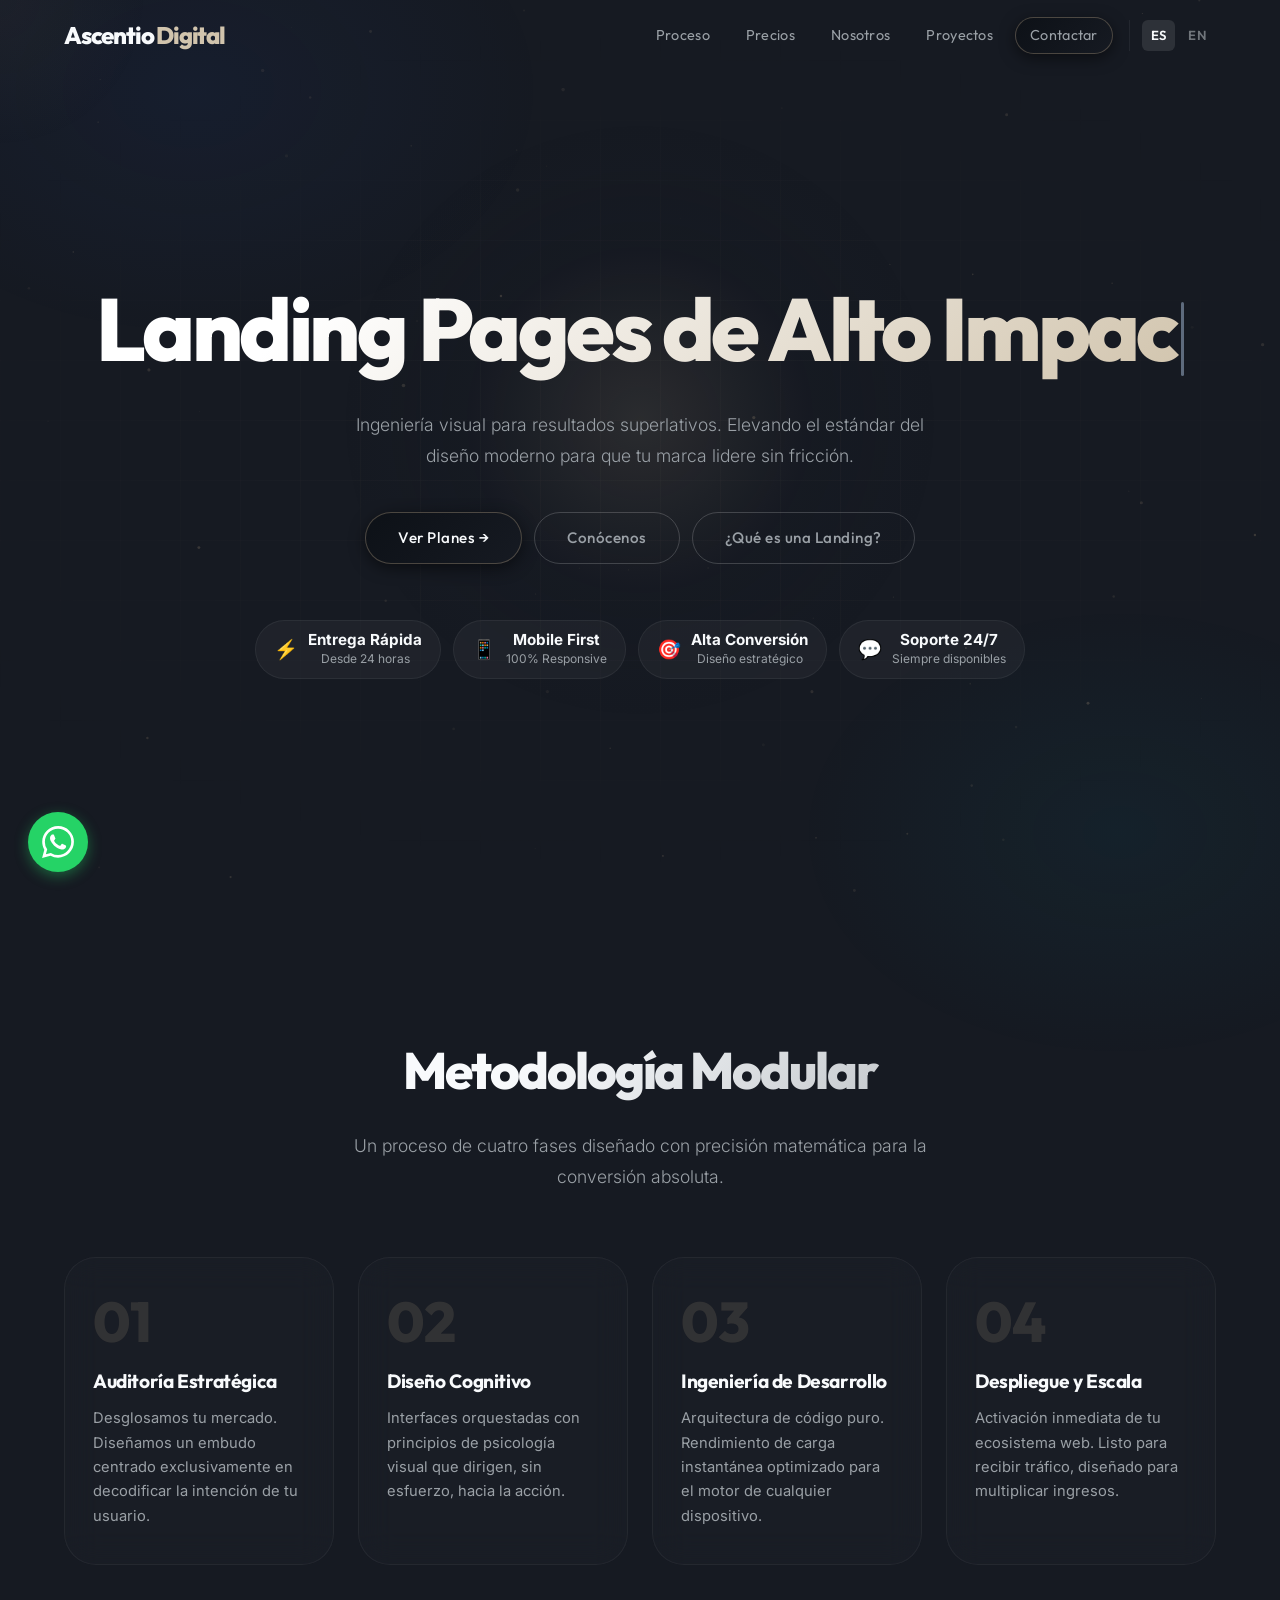
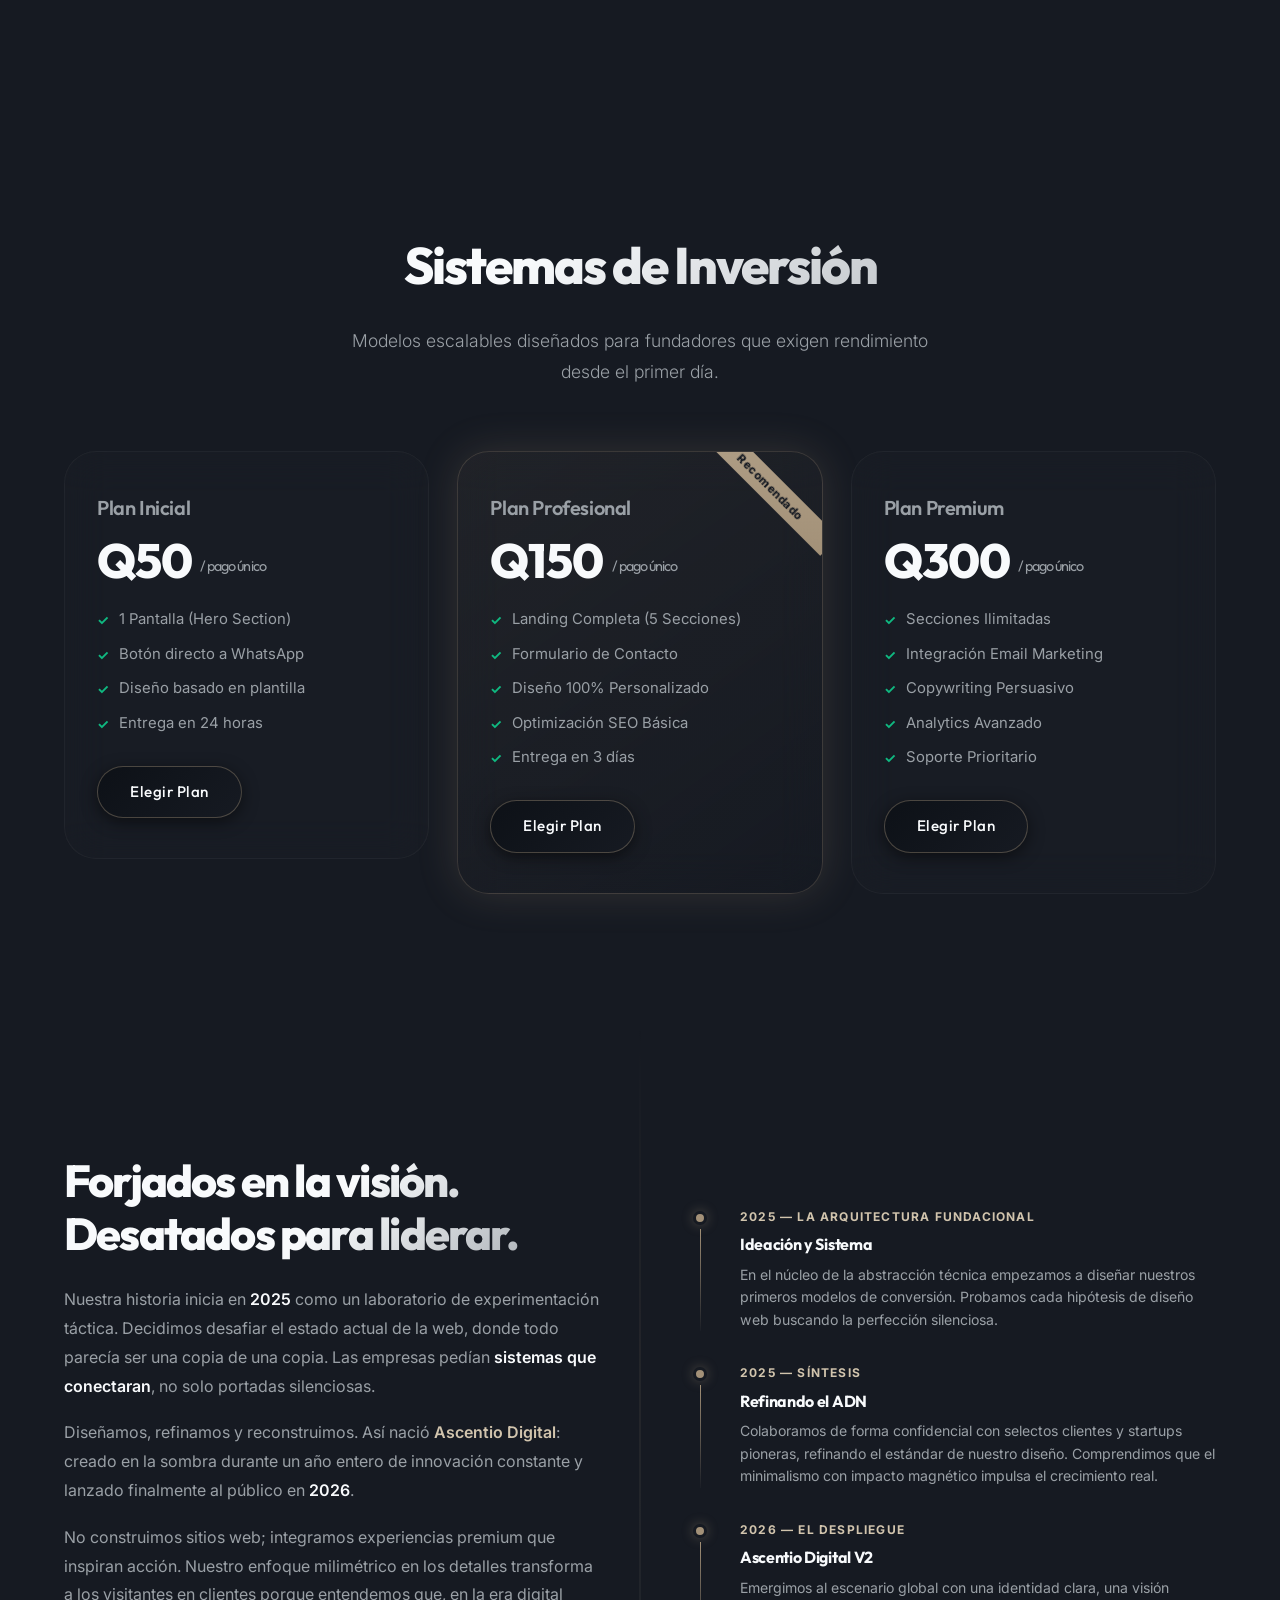
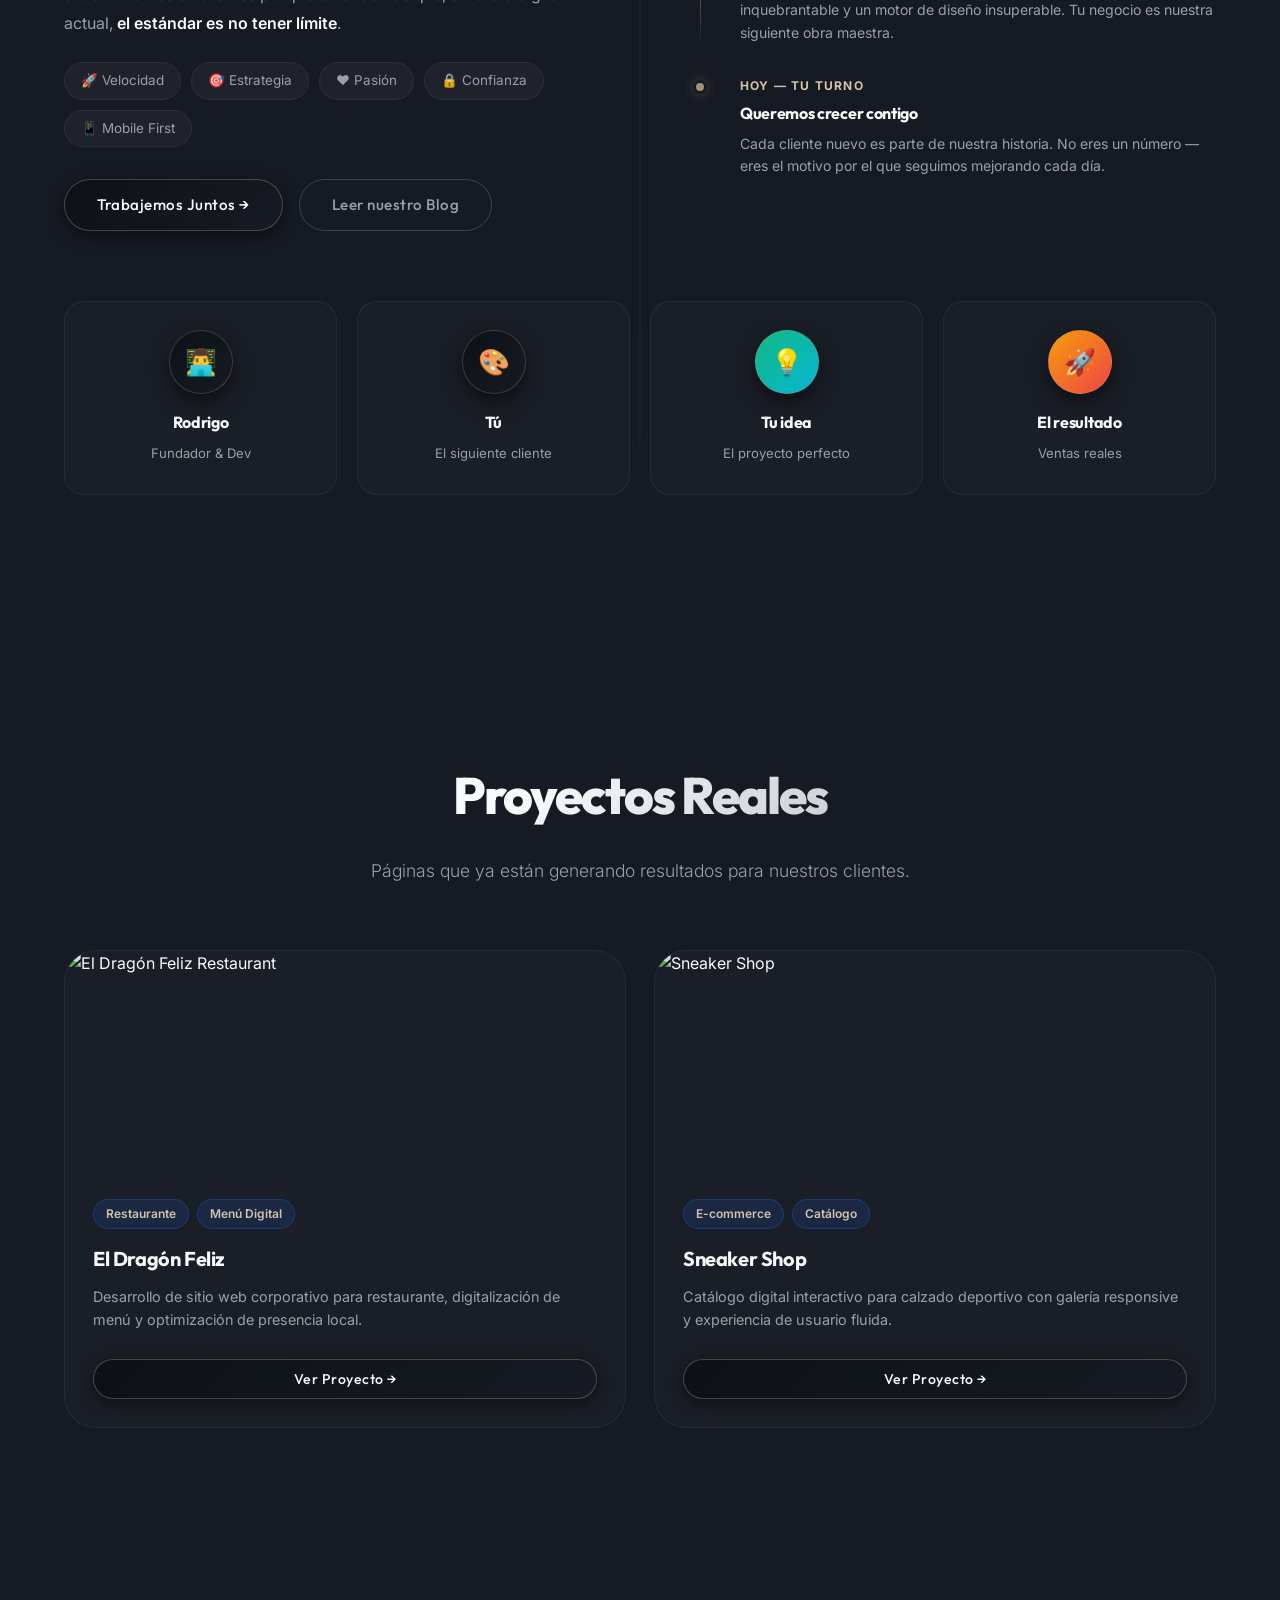
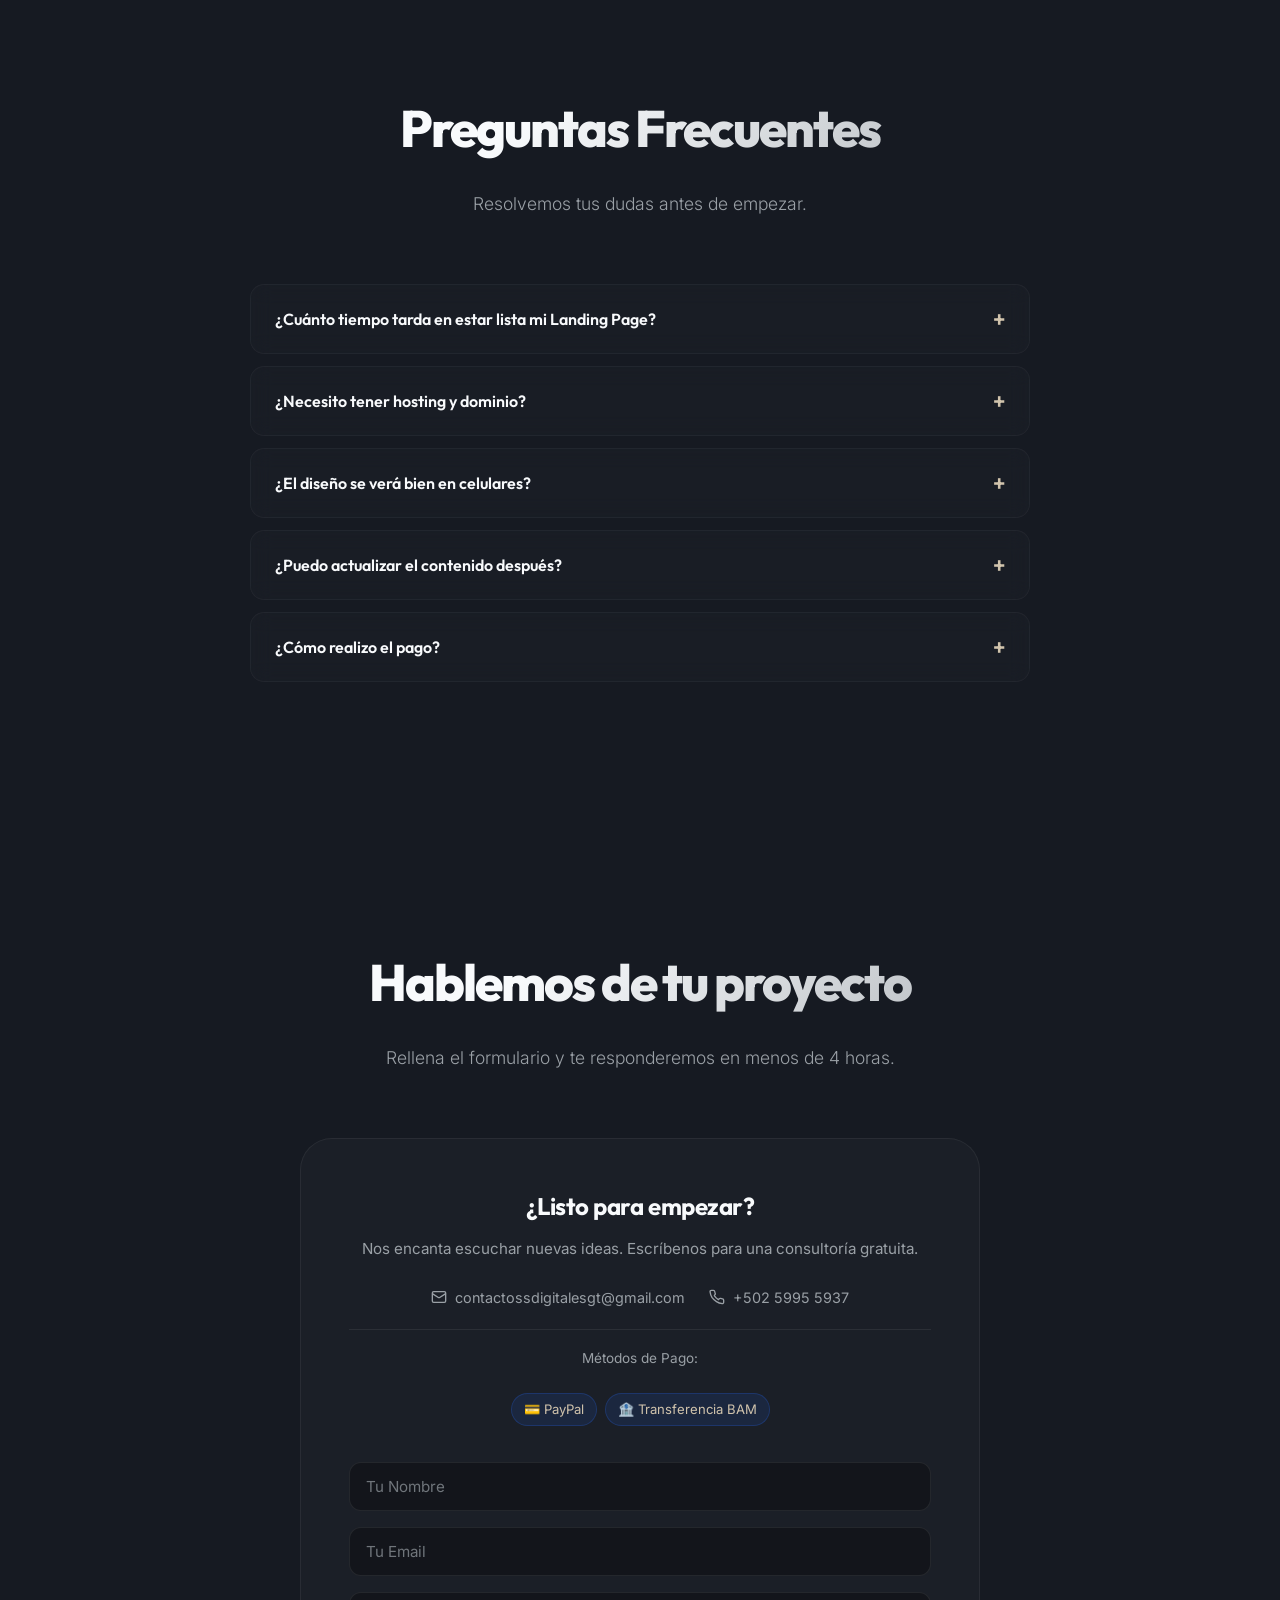
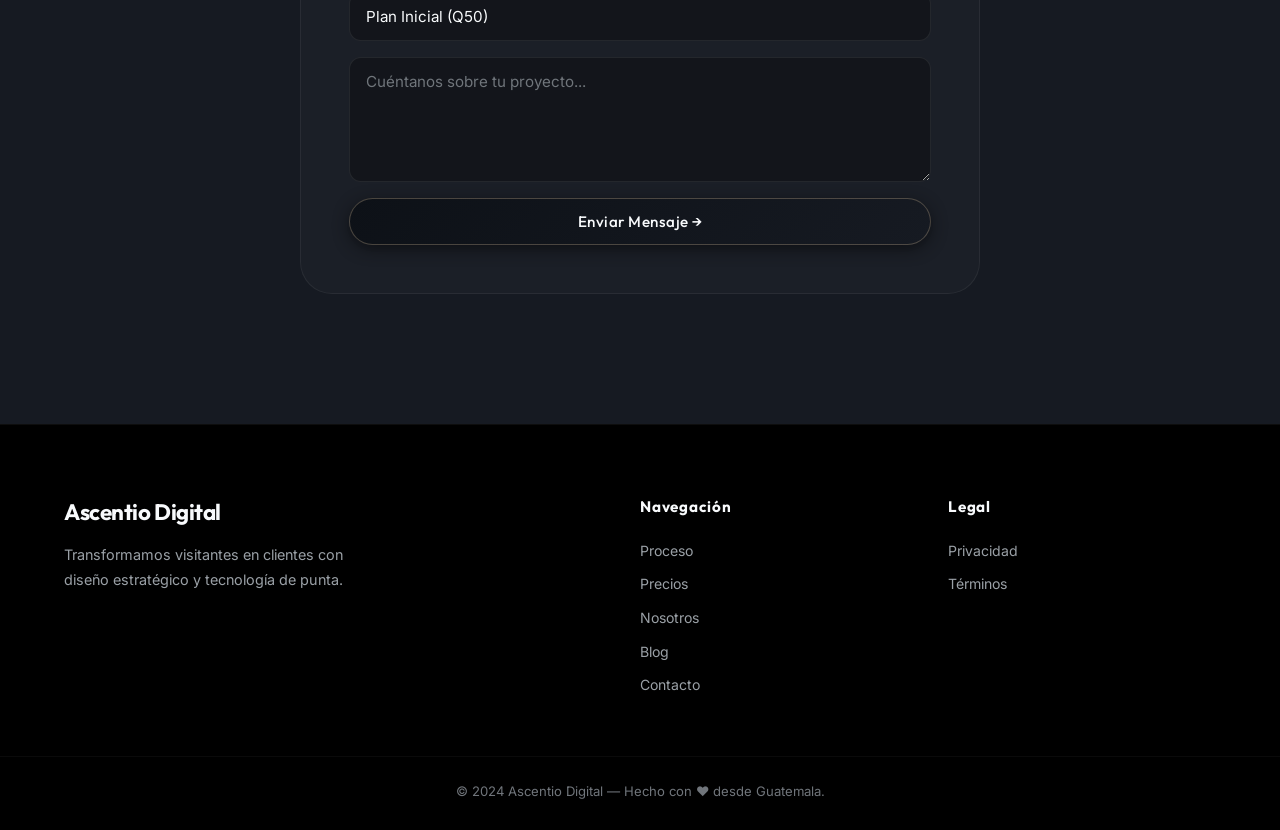
==== index.html @ c94d8aac "primer commit" ====
<!DOCTYPE html>
<html lang="es">

<head>
    <meta charset="UTF-8">
    <meta name="viewport" content="width=device-width, initial-scale=1.0">
    <title>Ascentio Digital | Agencia de Landing Pages de Alta Conversión</title>
    <link rel="preconnect" href="https://fonts.googleapis.com">
    <link rel="preconnect" href="https://fonts.gstatic.com" crossorigin>
    <link
        href="https://fonts.googleapis.com/css2?family=Inter:wght@300;400;500;600&family=Outfit:wght@500;600;700;800&display=swap"
        rel="stylesheet">
    <link rel="stylesheet" href="styles.css">
    <link rel="canonical" href="https://novadigital.com/">
    <link rel="icon" href="favicon.ico" type="image/x-icon">
    <meta name="theme-color" content="#050508">
    <meta name="description"
        content="Agencia experta en Landing Pages de alta conversión. Diseño web estratégico, desarrollo rápido y resultados medibles para tu negocio.">
    <meta property="og:title" content="Ascentio Digital | Landing Pages que Venden">
    <meta property="og:description"
        content="Transformamos visitantes en clientes con diseño estratégico. Planes desde Q50.">
    <meta property="og:image"
        content="https://images.unsplash.com/photo-1519389950473-47ba0277781c?q=80&w=2070&auto=format&fit=crop">
    <meta property="og:type" content="website">
</head>

<body>

    <div class="scroll-progress"></div>

    <button id="backToTop" aria-label="Volver arriba">
        <svg width="20" height="20" viewBox="0 0 24 24" fill="none" stroke="currentColor" stroke-width="2.5"
            stroke-linecap="round" stroke-linejoin="round">
            <path d="M18 15l-6-6-6 6" />
        </svg>
    </button>

    <!-- HEADER -->
    <header>
        <div class="container">
            <nav>
                <a href="#" class="logo">Ascentio <span>Digital</span></a>
                <ul class="nav-links">
                    <li><a href="#workflow">Proceso</a></li>
                    <li><a href="#pricing">Precios</a></li>
                    <li><a href="#about">Nosotros</a></li>
                    <li><a href="#projects">Proyectos</a></li>
                    <li><a href="#contact" class="btn btn-sm">Contactar</a></li>
                    <li class="lang-switch">
                        <a href="index.html" class="lang-btn active" title="Español">ES</a>
                        <a href="index-en.html" class="lang-btn" title="English">EN</a>
                    </li>
                </ul>
                <div class="hamburger" aria-label="Abrir menú">
                    <span></span><span></span><span></span>
                </div>
            </nav>
        </div>
    </header>

    <!-- HERO -->
    <section class="hero">
        <div class="hero-orb"></div>
        <div class="container">
            <h1 id="hero-title" class="text-gradient"></h1>
            <p class="section-subtitle" style="margin-bottom: 0;">Ingeniería visual para resultados superlativos.
                Elevando el estándar del diseño moderno para que tu marca lidere sin fricción.</p>

            <div class="hero-cta">
                <span class="pulse-ring">
                    <a href="#pricing" class="btn">Ver Planes →</a>
                </span>
                <a href="#about" class="btn btn-outline">Conócenos</a>
                <a href="landing-info.html" class="btn btn-outline">¿Qué es una Landing?</a>
            </div>

            <div class="trust-badges stagger-children">
                <div class="trust-badge reveal">
                    <span class="trust-icon">⚡</span>
                    <div class="trust-text">
                        <strong>Entrega Rápida</strong>
                        <span>Desde 24 horas</span>
                    </div>
                </div>
                <div class="trust-badge reveal">
                    <span class="trust-icon">📱</span>
                    <div class="trust-text">
                        <strong>Mobile First</strong>
                        <span>100% Responsive</span>
                    </div>
                </div>
                <div class="trust-badge reveal">
                    <span class="trust-icon">🎯</span>
                    <div class="trust-text">
                        <strong>Alta Conversión</strong>
                        <span>Diseño estratégico</span>
                    </div>
                </div>
                <div class="trust-badge reveal">
                    <span class="trust-icon">💬</span>
                    <div class="trust-text">
                        <strong>Soporte 24/7</strong>
                        <span>Siempre disponibles</span>
                    </div>
                </div>
            </div>
        </div>
    </section>

    <!-- WORKFLOW -->
    <section id="workflow">
        <div class="container">
            <h2 class="section-title reveal">Metodología Modular</h2>
            <p class="section-subtitle reveal">Un proceso de cuatro fases diseñado con precisión matemática para la
                conversión absoluta.</p>
            <div class="workflow-grid stagger-children">
                <div class="step-card reveal">
                    <span class="step-number">01</span>
                    <h3>Auditoría Estratégica</h3>
                    <p>Desglosamos tu mercado. Diseñamos un embudo centrado exclusivamente en decodificar la intención
                        de tu usuario.</p>
                </div>
                <div class="step-card reveal">
                    <span class="step-number">02</span>
                    <h3>Diseño Cognitivo</h3>
                    <p>Interfaces orquestadas con principios de psicología visual que dirigen, sin esfuerzo, hacia la
                        acción.</p>
                </div>
                <div class="step-card reveal">
                    <span class="step-number">03</span>
                    <h3>Ingeniería de Desarrollo</h3>
                    <p>Arquitectura de código puro. Rendimiento de carga instantánea optimizado para el motor de
                        cualquier dispositivo.</p>
                </div>
                <div class="step-card reveal">
                    <span class="step-number">04</span>
                    <h3>Despliegue y Escala</h3>
                    <p>Activación inmediata de tu ecosistema web. Listo para recibir tráfico, diseñado para multiplicar
                        ingresos.</p>
                </div>
            </div>
        </div>
    </section>

    <!-- PRICING -->
    <section id="pricing">
        <div class="container">
            <h2 class="section-title reveal">Sistemas de Inversión</h2>
            <p class="section-subtitle reveal">Modelos escalables diseñados para fundadores que exigen rendimiento desde
                el primer día.</p>
            <div class="pricing-grid">
                <div class="pricing-card reveal">
                    <h3>Plan Inicial</h3>
                    <div class="price">Q50 <span>/ pago único</span></div>
                    <ul class="features-list">
                        <li>1 Pantalla (Hero Section)</li>
                        <li>Botón directo a WhatsApp</li>
                        <li>Diseño basado en plantilla</li>
                        <li>Entrega en 24 horas</li>
                    </ul>
                    <a href="#contact" class="btn">Elegir Plan</a>
                </div>
                <div class="pricing-card featured reveal">
                    <h3>Plan Profesional</h3>
                    <div class="price">Q150 <span>/ pago único</span></div>
                    <ul class="features-list">
                        <li>Landing Completa (5 Secciones)</li>
                        <li>Formulario de Contacto</li>
                        <li>Diseño 100% Personalizado</li>
                        <li>Optimización SEO Básica</li>
                        <li>Entrega en 3 días</li>
                    </ul>
                    <a href="#contact" class="btn">Elegir Plan</a>
                </div>
                <div class="pricing-card reveal">
                    <h3>Plan Premium</h3>
                    <div class="price">Q300 <span>/ pago único</span></div>
                    <ul class="features-list">
                        <li>Secciones Ilimitadas</li>
                        <li>Integración Email Marketing</li>
                        <li>Copywriting Persuasivo</li>
                        <li>Analytics Avanzado</li>
                        <li>Soporte Prioritario</li>
                    </ul>
                    <a href="#contact" class="btn">Elegir Plan</a>
                </div>
            </div>
        </div>
    </section>

    <!-- ABOUT US -->
    <section id="about">
        <div class="container">
            <div class="about-grid">

                <!-- Story side -->
                <div class="about-story reveal-left">
                    <h2>Forjados en la visión.<br>Desatados para liderar.</h2>

                    <p>
                        Nuestra historia inicia en <strong>2025</strong> como un laboratorio de experimentación táctica.
                        Decidimos desafiar el estado actual de la web, donde todo parecía ser una copia de una copia.
                        Las empresas pedían <strong>sistemas que conectaran</strong>, no solo portadas silenciosas.
                    </p>

                    <p>
                        Diseñamos, refinamos y reconstruimos. Así nació <span class="highlight-text">Ascentio
                            Digital</span>: creado en la sombra durante un año entero de innovación constante y lanzado
                        finalmente al público en <strong>2026</strong>.
                    </p>

                    <p>
                        No construimos sitios web; integramos experiencias premium que inspiran acción. Nuestro enfoque
                        milimétrico en los detalles transforma a los visitantes en clientes porque entendemos que, en la
                        era digital actual, <strong>el estándar es no tener límite</strong>.
                    </p>

                    <div class="values-row">
                        <span class="value-pill">🚀 Velocidad</span>
                        <span class="value-pill">🎯 Estrategia</span>
                        <span class="value-pill">❤️ Pasión</span>
                        <span class="value-pill">🔒 Confianza</span>
                        <span class="value-pill">📱 Mobile First</span>
                    </div>

                    <div class="about-cta-row">
                        <a href="#contact" class="btn">Trabajemos Juntos →</a>
                        <a href="blog.html" class="btn btn-outline">Leer nuestro Blog</a>
                    </div>
                </div>

                <!-- Timeline side -->
                <div class="about-timeline reveal-right">

                    <div class="timeline-item">
                        <div class="timeline-line">
                            <div class="timeline-dot"></div>
                            <div class="timeline-connector"></div>
                        </div>
                        <div class="timeline-content">
                            <div class="timeline-year">2025 — La Arquitectura Fundacional</div>
                            <h4>Ideación y Sistema</h4>
                            <p>En el núcleo de la abstracción técnica empezamos a diseñar nuestros primeros modelos de
                                conversión. Probamos cada hipótesis de diseño web buscando la perfección silenciosa.</p>
                        </div>
                    </div>

                    <div class="timeline-item">
                        <div class="timeline-line">
                            <div class="timeline-dot"></div>
                            <div class="timeline-connector"></div>
                        </div>
                        <div class="timeline-content">
                            <div class="timeline-year">2025 — Síntesis</div>
                            <h4>Refinando el ADN</h4>
                            <p>Colaboramos de forma confidencial con selectos clientes y startups pioneras, refinando el
                                estándar de nuestro diseño. Comprendimos que el minimalismo con impacto magnético
                                impulsa el crecimiento real.</p>
                        </div>
                    </div>

                    <div class="timeline-item">
                        <div class="timeline-line">
                            <div class="timeline-dot"></div>
                            <div class="timeline-connector"></div>
                        </div>
                        <div class="timeline-content">
                            <div class="timeline-year">2026 — El Despliegue</div>
                            <h4>Ascentio Digital V2</h4>
                            <p>Emergimos al escenario global con una identidad clara, una visión inquebrantable y un
                                motor de diseño insuperable. Tu negocio es nuestra siguiente obra maestra.</p>
                        </div>
                    </div>

                    <div class="timeline-item">
                        <div class="timeline-line">
                            <div class="timeline-dot"></div>
                            <div class="timeline-connector"></div>
                        </div>
                        <div class="timeline-content">
                            <div class="timeline-year">Hoy — Tu turno</div>
                            <h4>Queremos crecer contigo</h4>
                            <p>Cada cliente nuevo es parte de nuestra historia. No eres un número — eres el motivo por
                                el que seguimos mejorando cada día.</p>
                        </div>
                    </div>

                </div>
            </div>

            <!-- Team cards -->
            <div class="team-grid stagger-children" style="margin-top: 70px;">
                <div class="team-card reveal">
                    <div class="team-avatar">👨‍💻</div>
                    <h4>Rodrigo</h4>
                    <span>Fundador & Dev</span>
                </div>
                <div class="team-card reveal">
                    <div class="team-avatar">🎨</div>
                    <h4>Tú</h4>
                    <span>El siguiente cliente</span>
                </div>
                <div class="team-card reveal">
                    <div class="team-avatar" style="background: linear-gradient(135deg, #10b981, #06b6d4);">💡</div>
                    <h4>Tu idea</h4>
                    <span>El proyecto perfecto</span>
                </div>
                <div class="team-card reveal">
                    <div class="team-avatar" style="background: linear-gradient(135deg, #f59e0b, #ef4444);">🚀</div>
                    <h4>El resultado</h4>
                    <span>Ventas reales</span>
                </div>
            </div>
        </div>
    </section>

    <!-- PROJECTS -->
    <section id="projects">
        <div class="container">
            <h2 class="section-title reveal">Proyectos Reales</h2>
            <p class="section-subtitle reveal">Páginas que ya están generando resultados para nuestros clientes.</p>
            <div class="projects-grid">
                <div class="project-card reveal">
                    <img src="https://images.unsplash.com/photo-1414235077428-338989a2e8c0?q=80&w=2070&auto=format&fit=crop"
                        alt="El Dragón Feliz Restaurant" class="project-img" loading="lazy" width="600" height="400">
                    <div class="project-content">
                        <div class="project-tags">
                            <span class="project-tag">Restaurante</span>
                            <span class="project-tag">Menú Digital</span>
                        </div>
                        <h3>El Dragón Feliz</h3>
                        <p>Desarrollo de sitio web corporativo para restaurante, digitalización de menú y optimización
                            de presencia local.</p>
                        <a href="https://rodrxx-264.github.io/ELDRAGONFELIZ/index.html" target="_blank" rel="noopener"
                            class="btn btn-sm" style="width: 100%; text-align: center; margin-top: 8px;">Ver Proyecto
                            →</a>
                    </div>
                </div>
                <div class="project-card reveal">
                    <img src="https://images.unsplash.com/photo-1542291026-7eec264c27ff?q=80&w=2070&auto=format&fit=crop"
                        alt="Sneaker Shop" class="project-img" loading="lazy" width="600" height="400">
                    <div class="project-content">
                        <div class="project-tags">
                            <span class="project-tag">E-commerce</span>
                            <span class="project-tag">Catálogo</span>
                        </div>
                        <h3>Sneaker Shop</h3>
                        <p>Catálogo digital interactivo para calzado deportivo con galería responsive y experiencia de
                            usuario fluida.</p>
                        <a href="https://rodrxx-264.github.io/SNEAKERSHOP/" target="_blank" rel="noopener"
                            class="btn btn-sm" style="width: 100%; text-align: center; margin-top: 8px;">Ver Proyecto
                            →</a>
                    </div>
                </div>
            </div>
        </div>
    </section>

    <!-- FAQ -->
    <section id="faq">
        <div class="container">
            <h2 class="section-title reveal">Preguntas Frecuentes</h2>
            <p class="section-subtitle reveal">Resolvemos tus dudas antes de empezar.</p>
            <div class="faq-grid reveal">
                <div class="faq-item">
                    <button class="faq-question">
                        <span>¿Cuánto tiempo tarda en estar lista mi Landing Page?</span>
                        <span class="faq-icon">+</span>
                    </button>
                    <div class="faq-answer">
                        <p>Dependiendo del plan, entregamos entre 24 horas (Plan Inicial) y 3-5 días (Planes Profesional
                            y Premium). Siempre priorizamos la calidad y la velocidad.</p>
                    </div>
                </div>
                <div class="faq-item">
                    <button class="faq-question">
                        <span>¿Necesito tener hosting y dominio?</span>
                        <span class="faq-icon">+</span>
                    </button>
                    <div class="faq-answer">
                        <p>No te preocupes. Si no tienes, nosotros te asesoramos para comprarlos o los gestionamos por
                            ti. Es más fácil de lo que parece y te explicamos todo paso a paso.</p>
                    </div>
                </div>
                <div class="faq-item">
                    <button class="faq-question">
                        <span>¿El diseño se verá bien en celulares?</span>
                        <span class="faq-icon">+</span>
                    </button>
                    <div class="faq-answer">
                        <p>Absolutamente. Diseñamos con enfoque 'Mobile First', garantizando que tu página se vea
                            perfecta en cualquier dispositivo: iPhone, Android, tablet o PC.</p>
                    </div>
                </div>
                <div class="faq-item">
                    <button class="faq-question">
                        <span>¿Puedo actualizar el contenido después?</span>
                        <span class="faq-icon">+</span>
                    </button>
                    <div class="faq-answer">
                        <p>Sí. En los planes Profesional y Premium dejamos todo configurado para que puedas hacer
                            cambios básicos fácilmente, o puedes contactarnos y lo hacemos por ti.</p>
                    </div>
                </div>
                <div class="faq-item">
                    <button class="faq-question">
                        <span>¿Cómo realizo el pago?</span>
                        <span class="faq-icon">+</span>
                    </button>
                    <div class="faq-answer">
                        <p>Aceptamos pagos mediante PayPal y Transferencia bancaria (Banco BAM), lo que garantiza
                            seguridad total en tu transacción. El pago
                            se realiza una sola vez y no hay costos recurrentes ocultos.</p>
                    </div>
                </div>
            </div>
        </div>
    </section>

    <!-- CONTACT -->
    <section id="contact">
        <div class="container">
            <h2 class="section-title reveal">Hablemos de tu proyecto</h2>
            <p class="section-subtitle reveal">Rellena el formulario y te responderemos en menos de 4 horas.</p>
            <div class="contact-wrapper reveal">
                <div class="contact-info">
                    <h3>¿Listo para empezar?</h3>
                    <p style="color: var(--text-muted); margin-bottom: 16px; font-size: 0.95rem;">Nos encanta escuchar
                        nuevas ideas. Escríbenos para una consultoría gratuita.</p>
                    <ul>
                        <li>
                            <svg width="16" height="16" viewBox="0 0 24 24" fill="none" stroke="currentColor"
                                stroke-width="2">
                                <rect x="2" y="4" width="20" height="16" rx="2" />
                                <path d="m22 7-8.97 5.7a1.94 1.94 0 0 1-2.06 0L2 7" />
                            </svg>
                            <a href="mailto:contactossdigitalesgt@gmail.com"
                                style="color: inherit;">contactossdigitalesgt@gmail.com</a>
                        </li>
                        <li>
                            <svg width="16" height="16" viewBox="0 0 24 24" fill="none" stroke="currentColor"
                                stroke-width="2">
                                <path
                                    d="M22 16.92v3a2 2 0 0 1-2.18 2 19.79 19.79 0 0 1-8.63-3.07A19.5 19.5 0 0 1 4.69 13a19.79 19.79 0 0 1-3.07-8.67A2 2 0 0 1 3.6 2h3a2 2 0 0 1 2 1.72c.127.96.361 1.903.7 2.81a2 2 0 0 1-.45 2.11L8.09 9.91a16 16 0 0 0 6 6l1.27-1.27a2 2 0 0 1 2.11-.45c.907.339 1.85.573 2.81.7A2 2 0 0 1 22 16.92z" />
                            </svg>
                            <a href="tel:+50259955937" style="color: inherit;">+502 5995 5937</a>
                        </li>
                    </ul>
                    <div class="payment-methods">
                        <p>Métodos de Pago:</p>
                        <div style="display: flex; gap: 8px; flex-wrap: wrap; margin-top: 8px;">
                            <span class="payment-tag">💳 PayPal</span>
                            <span class="payment-tag">🏦 Transferencia BAM</span>
                        </div>
                    </div>
                </div>
                <form class="contact-form" action="https://codefreeform.com/api/contact-api/" method="POST">
                    <input type="hidden" name="access_key" value="7A462C">
                    <input type="text" name="_gotcha" style="display:none" autocomplete="off">
                    <input type="text" name="name" placeholder="Tu Nombre" required aria-label="Nombre">
                    <input type="email" name="email" placeholder="Tu Email" required aria-label="Email">
                    <select name="plan" aria-label="Seleccionar Plan">
                        <option value="Plan Inicial (Q50)">Plan Inicial (Q50)</option>
                        <option value="Plan Profesional (Q150)">Plan Profesional (Q150)</option>
                        <option value="Plan Premium (Q300)">Plan Premium (Q300)</option>
                        <option value="Otro">Otro</option>
                    </select>
                    <textarea name="message" rows="5" placeholder="Cuéntanos sobre tu proyecto..." required
                        aria-label="Mensaje"></textarea>
                    <button type="submit" class="btn" style="width: 100%;">Enviar Mensaje →</button>
                </form>
            </div>
        </div>
    </section>

    <!-- FOOTER -->
    <footer class="site-footer">
        <div class="container footer-grid">
            <div class="footer-brand">
                <h4>Ascentio Digital</h4>
                <p>Transformamos visitantes en clientes con diseño estratégico y tecnología de punta.</p>
            </div>
            <div class="footer-col">
                <h5>Navegación</h5>
                <ul class="footer-links">
                    <li><a href="#workflow">Proceso</a></li>
                    <li><a href="#pricing">Precios</a></li>
                    <li><a href="#about">Nosotros</a></li>
                    <li><a href="blog.html">Blog</a></li>
                    <li><a href="#contact">Contacto</a></li>
                </ul>
            </div>
            <div class="footer-col">
                <h5>Legal</h5>
                <ul class="footer-links">
                    <li><a href="#">Privacidad</a></li>
                    <li><a href="terms.html">Términos</a></li>
                </ul>
            </div>
        </div>
        <div class="footer-bottom">
            <p>&copy; 2024 Ascentio Digital — Hecho con ❤️ desde Guatemala.</p>
        </div>
    </footer>

    <!-- EXIT INTENT MODAL -->
    <div id="exitModal" class="modal-overlay" role="dialog" aria-modal="true">
        <div class="modal-content">
            <button class="modal-close" aria-label="Cerrar">&times;</button>
            <h3>¡Espera! No te vayas aún</h3>
            <p>Tenemos algo especial para ti antes de irte.</p>
            <div class="discount-badge">10% OFF</div>
            <p>Usa el código <strong>ASCENTIO10</strong> en tu primer proyecto.</p>
            <a href="#contact" class="btn modal-btn">¡Quiero mi descuento!</a>
        </div>
    </div>

    <a href="https://wa.me/50259955937" class="floating-wa" target="_blank" rel="noopener"
        aria-label="Chat en WhatsApp">
        <svg width="30" height="30" viewBox="0 0 24 24" fill="currentColor">
            <path
                d="M17.472 14.382c-.297-.149-1.758-.867-2.03-.967-.273-.099-.471-.148-.67.15-.197.297-.767.966-.94 1.164-.173.199-.347.223-.644.075-.297-.15-1.255-.463-2.39-1.475-.883-.788-1.48-1.761-1.653-2.059-.173-.297-.018-.458.13-.606.134-.133.298-.347.446-.52.149-.174.198-.298.298-.497.099-.198.05-.371-.025-.52-.075-.149-.669-1.612-.916-2.207-.242-.579-.487-.5-.669-.51a12.8 12.8 0 0 0-.57-.01c-.198 0-.52.074-.792.372-.272.297-1.04 1.016-1.04 2.479 0 1.462 1.065 2.875 1.213 3.074.149.198 2.096 3.2 5.077 4.487.709.306 1.262.489 1.694.625.712.227 1.36.195 1.871.118.571-.085 1.758-.719 2.006-1.413.248-.694.248-1.289.173-1.413-.074-.124-.272-.198-.57-.347m-5.421 7.403h-.004a9.87 9.87 0 0 1-5.031-1.378l-.361-.214-3.741.982.998-3.648-.235-.374a9.86 9.86 0 0 1-1.51-5.26c.001-5.45 4.436-9.884 9.888-9.884 2.64 0 5.122 1.03 6.988 2.898a9.825 9.825 0 0 1 2.893 6.994c-.003 5.45-4.437 9.884-9.885 9.884m8.413-18.297A11.815 11.815 0 0 0 12.05 0C5.495 0 .16 5.335.157 11.892c0 2.096.547 4.142 1.588 5.945L.057 24l6.305-1.654a11.882 11.882 0 0 0 5.683 1.448h.005c6.554 0 11.89-5.335 11.893-11.893a11.821 11.821 0 0 0-3.48-8.413Z" />
        </svg>
    </a>
    <script src="script.js" defer></script>
</body>

</html>
---- styles.css ----
/*
 * ASCENTIO DIGITAL - MAIN STYLESHEET (Enhanced v2)
 * ------------------------------------------------------------------
 * 1. Variables & Base Config
 * 2. Reset & Global Styles
 * 3. UI Components (Buttons, Titles)
 * 4. Header & Navigation
 * 5. Hero Section
 * 6. Content Sections
 * 7. About Us Section
 * 8. Specific Components (FAQ, Blog, Contact)
 * 9. Footer
 * 10. Floating Elements & Modals
 * 11. Animations
 * 12. Responsive Design
 * ------------------------------------------------------------------
 */

/* ==================================================================
   1. VARIABLES & BASE CONFIG
   ================================================================== */
:root {
    --bg-color: #161a22; /* Slate dark */
    --bg-secondary: #0d1117; /* Even darker Navy */
    --card-bg: rgba(255, 255, 255, 0.02);
    --card-border: rgba(255, 255, 255, 0.06);
    --card-border-hover: rgba(176, 159, 135, 0.3); /* Gold hint on hover */

    --primary: #A39178; /* Soft Gold/Beige */
    --primary-light: #D1C4AD; /* Lighter Gold */
    --accent: #5e6b7d; /* Metallic Slate */
    --gold: #A39178; 
    --green: #10b981;

    --text-main: #f8fafc;
    --text-muted: #9aa0a6; /* Premium Grey */
    --text-dim: #70757b;

    --transition: all 0.4s cubic-bezier(0.16, 1, 0.3, 1); /* Smoother Apply-style curve */
    --transition-fast: all 0.2s cubic-bezier(0.16, 1, 0.3, 1);
    --font-heading: 'Outfit', sans-serif;
    --font-body: 'Inter', sans-serif;

    --glow-primary: 0 0 40px rgba(163, 145, 120, 0.2);
    --glow-secondary: 0 0 40px rgba(255, 255, 255, 0.05);
    --radius-lg: 20px;
    --radius-xl: 32px; /* Softer, rounder corners */
}

/* ==================================================================
   2. RESET & GLOBAL STYLES
   ================================================================== */
*, *::before, *::after {
    margin: 0;
    padding: 0;
    box-sizing: border-box;
}

html {
    scroll-behavior: smooth;
    scroll-padding-top: 80px;
}

body {
    font-family: var(--font-body);
    background-color: var(--bg-color);
    color: var(--text-main);
    line-height: 1.6;
    overflow-x: hidden;
    position: relative;
    -webkit-font-smoothing: antialiased;
    text-rendering: optimizeLegibility;
}

/* Background ambient orbs */
body::before {
    content: '';
    position: fixed;
    top: -20vh;
    left: -15vw;
    width: 60vw;
    height: 60vh;
    background: radial-gradient(ellipse, rgba(37, 99, 235, 0.06) 0%, transparent 65%);
    pointer-events: none;
    z-index: 0;
}

body::after {
    content: '';
    position: fixed;
    bottom: -20vh;
    right: -15vw;
    width: 55vw;
    height: 55vh;
    background: radial-gradient(ellipse, rgba(6, 182, 212, 0.05) 0%, transparent 65%);
    pointer-events: none;
    z-index: 0;
}

img { max-width: 100%; height: auto; display: block; }
a { text-decoration: none; color: inherit; }
ul { list-style: none; }

/* Custom Scrollbar */
::-webkit-scrollbar { width: 8px; }
::-webkit-scrollbar-track { background: var(--bg-color); }
::-webkit-scrollbar-thumb { background: #1e293b; border-radius: 4px; }
::-webkit-scrollbar-thumb:hover { background: var(--primary); }
::selection { background: var(--primary); color: white; }

/* ==================================================================
   3. UI COMPONENTS
   ================================================================== */
h1, h2, h3, h4, h5, h6, .logo, .btn, .nav-links a, .price, .step-number {
    font-family: var(--font-heading);
    letter-spacing: -0.02em;
    text-wrap: balance;
}

.container {
    max-width: 1200px;
    margin: 0 auto;
    padding: 0 24px;
}

section {
    padding: 130px 0;
    position: relative;
    z-index: 2;
}

.section-title {
    text-align: center;
    font-size: clamp(2rem, 5vw, 3.2rem);
    font-weight: 800;
    margin-bottom: 1.2rem;
    letter-spacing: -0.04em;
    background: linear-gradient(135deg, var(--text-main) 40%, var(--text-muted));
    -webkit-background-clip: text;
    background-clip: text;
    -webkit-text-fill-color: transparent;
}

.section-subtitle {
    text-align: center;
    color: var(--text-muted);
    margin-bottom: 4rem;
    font-size: 1.1rem;
    font-weight: 300;
    max-width: 620px;
    margin-left: auto;
    margin-right: auto;
    line-height: 1.75;
}

.text-gradient {
    /* Premium gold gradient */
    background: linear-gradient(135deg, white 10%, #D1C4AD 50%, #A39178);
    -webkit-background-clip: text;
    background-clip: text;
    -webkit-text-fill-color: transparent;
    background-size: 200% 200%;
    animation: gradientShift 4s ease infinite;
}

@keyframes gradientShift {
    0%, 100% { background-position: 0% 50%; }
    50% { background-position: 100% 50%; }
}

/* BUTTONS */
.btn {
    display: inline-flex;
    align-items: center;
    justify-content: center;
    gap: 8px;
    padding: 13px 32px;
    background: linear-gradient(135deg, var(--bg-secondary), var(--bg-color));
    color: var(--text-main);
    border-radius: 50px;
    font-weight: 500;
    font-size: 0.95rem;
    letter-spacing: 0.5px;
    border: 1px solid rgba(163, 145, 120, 0.4); /* Gold border */
    cursor: pointer;
    transition: var(--transition);
    position: relative;
    overflow: hidden;
    box-shadow: 0 4px 15px rgba(0,0,0,0.5);
    z-index: 1;
    white-space: nowrap;
}

.btn::before {
    content: '';
    position: absolute;
    inset: 0;
    background: linear-gradient(135deg, transparent, rgba(163, 145, 120, 0.15));
    opacity: 0;
    transition: opacity 0.3s;
    z-index: -1;
}

.btn:hover {
    transform: translateY(-2px) scale(1.01);
    border-color: rgba(163, 145, 120, 0.8);
    box-shadow: 0 10px 30px -10px rgba(163, 145, 120, 0.4);
}
.btn:hover::before { opacity: 1; }
.btn:active { transform: translateY(0) scale(0.99); }

.btn-sm { padding: 8px 20px; font-size: 0.88rem; }

.btn-outline {
    background: transparent;
    border: 1px solid rgba(255, 255, 255, 0.18);
    box-shadow: none;
    color: var(--text-muted);
}
.btn-outline:hover {
    background: rgba(255, 255, 255, 0.07);
    border-color: rgba(255, 255, 255, 0.4);
    color: var(--text-main);
    box-shadow: none;
    transform: translateY(-2px);
}

/* ==================================================================
   4. HEADER & NAVIGATION
   ================================================================== */
header {
    position: fixed;
    top: 0; left: 0; right: 0;
    z-index: 1000;
    padding: 16px 0;
    transition: var(--transition);
    background: transparent;
}

header.scrolled {
    background: rgba(22, 26, 34, 0.75); /* Slate with opacity */
    backdrop-filter: blur(24px) saturate(1.8);
    -webkit-backdrop-filter: blur(24px) saturate(1.8);
    border-bottom: 1px solid rgba(163, 145, 120, 0.1); /* Subtle gold border */
    padding: 10px 0;
    box-shadow: 0 4px 40px rgba(0,0,0,0.6);
}

nav {
    display: flex;
    align-items: center;
    justify-content: space-between;
    gap: 20px;
}

.logo {
    font-size: 1.5rem;
    font-weight: 800;
    letter-spacing: -0.05em;
    color: var(--text-main);
    flex-shrink: 0;
    position: relative;
    z-index: 1001;
}
.logo span { color: var(--primary-light); }

.nav-links {
    display: flex;
    align-items: center;
    gap: 8px;
    list-style: none;
}

.nav-links a {
    color: var(--text-muted);
    font-size: 0.9rem;
    font-weight: 400; /* More elegant font weight */
    padding: 6px 14px;
    border-radius: 20px; /* Pill shape for hover */
    transition: var(--transition-fast);
    position: relative;
    letter-spacing: 0.3px;
}
.nav-links a:not(.btn):not(.lang-btn):hover {
    color: var(--text-main);
    background: rgba(163, 145, 120, 0.08); /* Subtle gold background */
}
.nav-links a.active { color: var(--text-main); font-weight: 500;}

/* Language switch */
.lang-switch {
    display: flex;
    align-items: center;
    gap: 4px;
    margin-left: 8px;
    padding-left: 12px;
    border-left: 1px solid var(--card-border);
}
.lang-btn {
    padding: 5px 9px !important;
    font-size: 0.82rem !important;
    font-weight: 600 !important;
    border-radius: 6px !important;
    color: var(--text-dim) !important;
    transition: var(--transition-fast) !important;
}
.lang-btn:hover, .lang-btn.active {
    color: var(--text-main) !important;
    background: rgba(255,255,255,0.1) !important;
}

/* Hamburger */
.hamburger {
    display: none;
    flex-direction: column;
    gap: 5px;
    cursor: pointer;
    padding: 8px;
    border-radius: 8px;
    transition: var(--transition-fast);
    position: relative;
    z-index: 1001;
}
.hamburger span {
    display: block;
    width: 24px;
    height: 2px;
    background: var(--text-main);
    border-radius: 2px;
    transition: var(--transition);
    transform-origin: center;
}
.hamburger.toggle span:nth-child(1) { transform: translateY(7px) rotate(45deg); }
.hamburger.toggle span:nth-child(2) { opacity: 0; transform: scaleX(0); }
.hamburger.toggle span:nth-child(3) { transform: translateY(-7px) rotate(-45deg); }

/* ==================================================================
   5. HERO SECTION
   ================================================================== */
.hero {
    min-height: 100svh;
    display: flex;
    align-items: center;
    justify-content: center;
    text-align: center;
    position: relative;
    overflow: hidden;
    padding: 120px 0 60px;
}

/* Animated grid background */
.hero::before {
    content: '';
    position: absolute;
    inset: 0;
    background-image:
        linear-gradient(rgba(176, 159, 135, 0.03) 1px, transparent 1px),
        linear-gradient(90deg, rgba(176, 159, 135, 0.03) 1px, transparent 1px);
    background-size: 60px 60px;
    -webkit-mask-image: radial-gradient(ellipse 80% 60% at 50% 50%, black 20%, transparent 80%);
    mask-image: radial-gradient(ellipse 80% 60% at 50% 50%, black 20%, transparent 80%);
    animation: gridDrift 20s linear infinite;
    pointer-events: none;
}

@keyframes gridDrift {
    0% { transform: translateY(0); }
    100% { transform: translateY(60px); }
}

/* Floating orb behind title */
.hero-orb {
    position: absolute;
    top: 50%;
    left: 50%;
    transform: translate(-50%, -55%);
    width: min(600px, 90vw);
    height: min(600px, 90vw);
    background: radial-gradient(circle, rgba(163, 145, 120, 0.15) 0%, rgba(22, 26, 34, 0.08) 40%, transparent 70%); /* Majestic subtle gold light */
    border-radius: 50%;
    pointer-events: none;
    animation: orbPulse 6s ease-in-out infinite;
}

@keyframes orbPulse {
    0%, 100% { transform: translate(-50%, -55%) scale(1); opacity: 0.7; }
    50% { transform: translate(-50%, -55%) scale(1.08); opacity: 1; }
}

.hero .container { position: relative; z-index: 2; }

.hero h1 {
    font-size: clamp(2.8rem, 7vw, 5.5rem);
    font-weight: 800;
    letter-spacing: -0.04em;
    line-height: 1.1;
    margin-bottom: 1.5rem;
    min-height: 1.2em;
}

.typing-cursor {
    display: inline-block;
    width: 3px;
    height: 0.85em;
    background: var(--accent);
    margin-left: 4px;
    vertical-align: middle;
    animation: blink 0.8s step-end infinite;
    border-radius: 2px;
}
@keyframes blink { 0%, 100% { opacity: 1; } 50% { opacity: 0; } }

.hero-cta {
    display: flex;
    align-items: center;
    justify-content: center;
    flex-wrap: wrap;
    gap: 12px;
    margin-top: 2.5rem;
}

/* Trust badges */
.trust-badges {
    display: flex;
    flex-wrap: wrap;
    gap: 12px;
    justify-content: center;
    margin-top: 3.5rem;
}

.trust-badge {
    display: flex;
    align-items: center;
    gap: 10px;
    background: rgba(255,255,255,0.04);
    border: 1px solid var(--card-border);
    border-radius: 50px;
    padding: 10px 18px;
    transition: var(--transition-fast);
}
.trust-badge:hover {
    border-color: var(--card-border-hover);
    background: rgba(255,255,255,0.07);
    transform: translateY(-2px);
}
.trust-icon { font-size: 1.2rem; }
.trust-text { display: flex; flex-direction: column; }
.trust-text strong { font-size: 0.95rem; font-weight: 700; color: var(--text-main); line-height: 1.2; }
.trust-text span { font-size: 0.75rem; color: var(--text-muted); }

/* ==================================================================
   6. WORKFLOW & CONTENT SECTIONS
   ================================================================== */
.workflow-grid {
    display: grid;
    grid-template-columns: repeat(auto-fit, minmax(240px, 1fr));
    gap: 24px;
    margin-top: 20px;
}

.step-card {
    background: rgba(255, 255, 255, 0.015); /* Very subtle glass */
    border: 1px solid rgba(255, 255, 255, 0.05); /* Softer edge border */
    border-radius: var(--radius-xl);
    padding: 36px 28px;
    transition: var(--transition);
    position: relative;
    overflow: hidden;
    backdrop-filter: blur(16px);
}

.step-card::before {
    content: '';
    position: absolute;
    top: 0; left: 0; right: 0;
    height: 1px;
    background: linear-gradient(90deg, transparent, rgba(163, 145, 120, 0.6), transparent);
    opacity: 0;
    transition: opacity 0.5s ease;
}

.step-card:hover {
    border-color: rgba(163, 145, 120, 0.2);
    background: rgba(163, 145, 120, 0.03);
    transform: translateY(-4px);
    box-shadow: 0 15px 40px rgba(0,0,0,0.6);
}
.step-card:hover::before { opacity: 1; }

.step-number {
    font-size: 3.5rem;
    font-weight: 800;
    color: var(--primary);
    opacity: 0.18;
    line-height: 1;
    margin-bottom: 16px;
    display: block;
}

.step-card h3 {
    font-size: 1.2rem;
    font-weight: 700;
    margin-bottom: 10px;
    color: var(--text-main);
}

.step-card p { color: var(--text-muted); font-size: 0.92rem; line-height: 1.65; }

/* PRICING */
.pricing-grid {
    display: grid;
    grid-template-columns: repeat(auto-fit, minmax(280px, 1fr));
    gap: 28px;
    align-items: start;
}

.pricing-card {
    background: rgba(255,255,255,0.012);
    border: 1px solid rgba(255, 255, 255, 0.04);
    border-radius: var(--radius-xl);
    padding: 40px 32px;
    transition: var(--transition);
    position: relative;
    overflow: hidden;
    backdrop-filter: blur(20px);
}

.pricing-card:hover {
    border-color: rgba(163, 145, 120, 0.3);
    transform: translateY(-4px);
    box-shadow: 0 25px 50px rgba(0,0,0,0.5);
}

.pricing-card.featured {
    background: linear-gradient(145deg, rgba(163, 145, 120, 0.08), rgba(22, 26, 34, 0.4));
    border-color: rgba(163, 145, 120, 0.25);
    transform: scale(1.02);
    box-shadow: var(--glow-primary);
}
.pricing-card.featured:hover { transform: scale(1.02) translateY(-4px); }

.pricing-card.featured::before {
    content: 'Recomendado'; /* Switched to spanish to match context */
    position: absolute;
    top: 22px; right: -32px;
    background: linear-gradient(135deg, #B09F87, #A39178);
    color: #161a22; /* Dark text for contrast on gold */
    font-size: 0.72rem;
    font-weight: 800;
    padding: 4px 40px;
    transform: rotate(45deg);
    letter-spacing: 0.5px;
}

.pricing-card h3 { font-size: 1.25rem; margin-bottom: 12px; color: var(--text-muted); font-weight: 600; }
.price { font-size: 3rem; font-weight: 800; color: var(--text-main); line-height: 1; margin-bottom: 8px; }
.price span { font-size: 0.9rem; color: var(--text-muted); font-weight: 400; vertical-align: middle; }

.features-list { margin: 24px 0 32px; display: flex; flex-direction: column; gap: 12px; }
.features-list li { color: var(--text-muted); display: flex; align-items: flex-start; gap: 10px; font-size: 0.93rem; line-height: 1.5; }
.features-list li::before { content: "✓"; color: var(--green); font-weight: 700; font-size: 0.85rem; margin-top: 2px; flex-shrink: 0; }

/* PROJECTS */
.projects-grid {
    display: grid;
    grid-template-columns: repeat(auto-fit, minmax(340px, 1fr));
    gap: 28px;
}

.project-card {
    background: var(--card-bg);
    border: 1px solid var(--card-border);
    border-radius: var(--radius-xl);
    overflow: hidden;
    transition: var(--transition);
}
.project-card:hover {
    border-color: var(--card-border-hover);
    transform: translateY(-8px);
    box-shadow: 0 30px 60px rgba(0,0,0,0.5);
}

.project-img {
    width: 100%;
    height: 220px;
    object-fit: cover;
    transition: transform 0.6s ease;
}
.project-card:hover .project-img { transform: scale(1.04); }

.project-content { padding: 28px; }
.project-tags { display: flex; flex-wrap: wrap; gap: 8px; margin-bottom: 14px; }
.project-tag {
    background: rgba(37, 99, 235, 0.15);
    color: var(--primary-light);
    border: 1px solid rgba(37, 99, 235, 0.3);
    padding: 4px 12px;
    border-radius: 50px;
    font-size: 0.75rem;
    font-weight: 600;
}

.project-content h3 { font-size: 1.25rem; margin-bottom: 10px; color: var(--text-main); }
.project-content p { color: var(--text-muted); font-size: 0.9rem; margin-bottom: 20px; line-height: 1.6; }

/* ==================================================================
   7. ABOUT US SECTION
   ================================================================== */
#about {
    position: relative;
    overflow: hidden;
}

#about::before {
    content: '';
    position: absolute;
    top: 0; left: 50%; transform: translateX(-50%);
    width: 1px;
    height: 100%;
    background: linear-gradient(to bottom, transparent, var(--primary) 30%, var(--accent) 70%, transparent);
    opacity: 0.2;
    pointer-events: none;
}

.about-grid {
    display: grid;
    grid-template-columns: 1fr 1fr;
    gap: 80px;
    align-items: center;
}

.about-story h2 {
    font-size: clamp(1.8rem, 4vw, 2.8rem);
    font-weight: 800;
    line-height: 1.2;
    letter-spacing: -0.04em;
    margin-bottom: 24px;
    background: linear-gradient(135deg, var(--text-main) 50%, var(--text-muted));
    -webkit-background-clip: text;
    background-clip: text;
    -webkit-text-fill-color: transparent;
}

.about-story p {
    color: var(--text-muted);
    font-size: 1rem;
    line-height: 1.8;
    margin-bottom: 18px;
}

.about-story p strong { color: var(--text-main); font-weight: 600; }

.about-story p .highlight-text {
    color: var(--primary-light);
    font-weight: 600;
}

.about-cta-row {
    display: flex;
    align-items: center;
    gap: 16px;
    margin-top: 32px;
    flex-wrap: wrap;
}

/* Timeline */
.about-timeline {
    display: flex;
    flex-direction: column;
    gap: 0;
    position: relative;
}

.timeline-item {
    display: flex;
    gap: 20px;
    position: relative;
    padding-bottom: 32px;
}

.timeline-item:last-child { padding-bottom: 0; }

.timeline-line {
    display: flex;
    flex-direction: column;
    align-items: center;
    flex-shrink: 0;
    width: 40px;
}

.timeline-dot {
    width: 14px;
    height: 14px;
    border-radius: 50%;
    background: var(--primary);
    border: 3px solid var(--bg-color);
    box-shadow: 0 0 12px rgba(163, 145, 120, 0.4);
    flex-shrink: 0;
    margin-top: 4px;
    position: relative;
    z-index: 1;
    transition: var(--transition);
}

.timeline-item:hover .timeline-dot {
    background: var(--primary-light);
    box-shadow: 0 0 20px rgba(209, 196, 173, 0.6);
    transform: scale(1.3);
}

.timeline-connector {
    flex: 1;
    width: 1px;
    background: linear-gradient(to bottom, var(--primary), rgba(255,255,255,0.02));
    margin-top: 4px;
    min-height: 40px;
}

.timeline-item:last-child .timeline-connector { display: none; }

.timeline-content {
    flex: 1;
    padding-top: 0;
}

.timeline-year {
    font-size: 0.75rem;
    font-weight: 700;
    color: var(--primary-light);
    letter-spacing: 0.1em;
    text-transform: uppercase;
    margin-bottom: 6px;
}

.timeline-content h4 {
    font-size: 1rem;
    font-weight: 700;
    color: var(--text-main);
    margin-bottom: 6px;
}

.timeline-content p {
    font-size: 0.88rem;
    color: var(--text-muted);
    line-height: 1.6;
}

/* Team cards */
.team-grid {
    display: grid;
    grid-template-columns: repeat(auto-fit, minmax(200px, 1fr));
    gap: 20px;
    margin-top: 60px;
}

.team-card {
    background: var(--card-bg);
    border: 1px solid var(--card-border);
    border-radius: var(--radius-lg);
    padding: 28px 20px;
    text-align: center;
    transition: var(--transition);
    position: relative;
    overflow: hidden;
}

.team-card::before {
    content: '';
    position: absolute;
    top: 0; left: 0; right: 0;
    height: 1px;
    background: linear-gradient(90deg, transparent, var(--primary), transparent);
    opacity: 0;
    transition: opacity 0.3s;
}

.team-card:hover {
    border-color: var(--card-border-hover);
    transform: translateY(-6px);
    box-shadow: 0 20px 50px rgba(0,0,0,0.4);
}
.team-card:hover::before { opacity: 1; }

.team-avatar {
    width: 64px;
    height: 64px;
    border-radius: 50%;
    background: linear-gradient(135deg, var(--bg-secondary), var(--bg-color));
    border: 1px solid rgba(163, 145, 120, 0.3);
    display: flex;
    align-items: center;
    justify-content: center;
    font-size: 1.6rem;
    margin: 0 auto 16px;
    box-shadow: 0 8px 20px rgba(0, 0, 0, 0.5);
    transition: var(--transition);
}
.team-card:hover .team-avatar { transform: scale(1.1) rotate(5deg); border-color: rgba(163, 145, 120, 0.7); }

.team-card h4 { font-size: 1rem; font-weight: 700; margin-bottom: 4px; }
.team-card span { font-size: 0.82rem; color: var(--text-muted); }

/* Values pills */
.values-row {
    display: flex;
    flex-wrap: wrap;
    gap: 10px;
    margin-top: 24px;
}

.value-pill {
    display: inline-flex;
    align-items: center;
    gap: 7px;
    background: rgba(255,255,255,0.04);
    border: 1px solid var(--card-border);
    border-radius: 50px;
    padding: 7px 16px;
    font-size: 0.84rem;
    color: var(--text-muted);
    transition: var(--transition-fast);
}
.value-pill:hover {
    background: rgba(37, 99, 235, 0.12);
    border-color: rgba(37, 99, 235, 0.4);
    color: var(--primary-light);
}

/* ==================================================================
   8. FAQ, BLOG, CONTACT
   ================================================================== */
.faq-grid { max-width: 780px; margin: 0 auto; display: flex; flex-direction: column; gap: 12px; }

.faq-item {
    background: rgba(255,255,255,0.015);
    border: 1px solid rgba(255,255,255,0.04);
    border-radius: 14px;
    overflow: hidden;
    backdrop-filter: blur(10px);
    transition: border-color 0.3s ease;
}
.faq-item:hover { border-color: rgba(255,255,255,0.1); }
.faq-item.active { border-color: rgba(163, 145, 120, 0.4); }

.faq-question {
    width: 100%; padding: 20px 24px; background: none; border: none;
    display: flex; justify-content: space-between; align-items: center;
    color: var(--text-main); font-family: var(--font-heading);
    font-size: 1rem; font-weight: 600; cursor: pointer; text-align: left; gap: 16px;
}
.faq-icon { font-size: 1.4rem; color: var(--primary-light); transition: transform 0.3s ease; flex-shrink: 0; }
.faq-item.active .faq-icon { transform: rotate(45deg); color: var(--accent); }
.faq-answer { max-height: 0; overflow: hidden; transition: max-height 0.4s cubic-bezier(0.4, 0, 0.2, 1); }
.faq-answer p { padding: 0 24px 24px; color: var(--text-muted); line-height: 1.7; font-size: 0.95rem; }

/* Blog */
.blog-grid { display: grid; grid-template-columns: repeat(auto-fit, minmax(300px, 1fr)); gap: 36px; }

.blog-card {
    display: flex;
    flex-direction: column;
    background: var(--card-bg);
    border: 1px solid var(--card-border);
    border-radius: var(--radius-xl);
    overflow: hidden;
    transition: var(--transition);
}
.blog-card:hover {
    transform: translateY(-8px);
    border-color: var(--card-border-hover);
    box-shadow: 0 28px 55px rgba(0,0,0,0.45);
}

.blog-img-wrapper { position: relative; height: 220px; overflow: hidden; }
.blog-img { width: 100%; height: 100%; object-fit: cover; transition: transform 0.6s ease; }
.blog-card:hover .blog-img { transform: scale(1.08); }

.blog-tag {
    position: absolute; top: 16px; right: 16px;
    background: rgba(37, 99, 235, 0.85);
    backdrop-filter: blur(8px);
    color: white; padding: 5px 14px; border-radius: 50px;
    font-size: 0.78rem; font-weight: 700; z-index: 2;
    letter-spacing: 0.3px;
}

.blog-content { padding: 28px; display: flex; flex-direction: column; flex-grow: 1; }
.blog-meta { display: flex; gap: 14px; font-size: 0.82rem; color: var(--text-dim); margin-bottom: 12px; }
.blog-title { font-size: 1.3rem; margin-bottom: 12px; color: var(--text-main); line-height: 1.35; }
.blog-excerpt { color: var(--text-muted); margin-bottom: 22px; flex-grow: 1; font-size: 0.92rem; line-height: 1.65; }
.blog-link {
    color: var(--accent); font-weight: 600; display: inline-flex;
    align-items: center; gap: 6px; transition: gap 0.2s ease;
    font-size: 0.9rem;
}
.blog-link:hover { gap: 12px; color: var(--primary-light); }

/* Blog Post Layout */
.blog-post-container {
    display: grid;
    grid-template-columns: 1fr 340px;
    gap: 60px;
    align-items: start;
    max-width: 1100px;
    margin: 0 auto;
}

.article-body { line-height: 1.8; }
.article-body p { color: var(--text-muted); margin-bottom: 20px; font-size: 1.05rem; }
.article-body h2 { font-size: 1.8rem; color: var(--text-main); margin: 36px 0 14px; }
.article-body h3 { font-size: 1.4rem; color: var(--text-main); margin: 28px 0 12px; }
.article-body strong { color: var(--text-main); }

.sidebar-card {
    background: rgba(255,255,255,0.025);
    border: 1px solid var(--card-border);
    border-radius: var(--radius-xl);
    padding: 28px;
    position: sticky;
    top: 100px;
}
.sidebar-title { font-size: 1.1rem; margin-bottom: 16px; }
.sidebar-cta { background: rgba(255,255,255,0.03); border: 1px solid var(--card-border); border-radius: 14px; padding: 20px; text-align: center; margin-top: 16px; }

/* Share widget */
.share-widget {
    position: fixed; right: 30px; bottom: 170px;
    display: flex; flex-direction: column; align-items: center; gap: 8px; z-index: 90;
}
.share-btn {
    width: 48px; height: 48px;
    background: rgba(255,255,255,0.07);
    border: 1px solid var(--card-border);
    border-radius: 50%; cursor: pointer;
    display: flex; align-items: center; justify-content: center;
    color: var(--text-main); transition: var(--transition);
}
.share-btn:hover { background: var(--primary); border-color: var(--primary); transform: scale(1.1); }
.share-tooltip { font-size: 0.75rem; color: var(--text-muted); }

/* Contact */
.contact-wrapper {
    display: grid;
    grid-template-columns: 1fr;
    gap: 36px;
    background: rgba(255,255,255,0.025);
    padding: 48px;
    border-radius: var(--radius-xl);
    border: 1px solid var(--card-border);
    max-width: 680px;
    margin: 0 auto;
}

.contact-info { text-align: center; }
.contact-info h3 { font-size: 1.5rem; margin-bottom: 12px; }
.contact-info ul {
    display: flex; justify-content: center;
    gap: 24px; flex-wrap: wrap; margin-top: 24px;
}
.contact-info ul li { display: flex; align-items: center; gap: 8px; color: var(--text-muted); font-size: 0.9rem; }

.contact-form { display: flex; flex-direction: column; gap: 16px; }

.payment-methods {
    margin-top: 20px; padding-top: 18px;
    border-top: 1px solid rgba(255,255,255,0.07);
    display: flex; flex-wrap: wrap; justify-content: center; gap: 8px;
}
.payment-methods p { width: 100%; margin-bottom: 8px; font-size: 0.85rem; color: var(--text-muted); }
.payment-tag {
    display: inline-flex; align-items: center; gap: 6px;
    background: rgba(37, 99, 235, 0.12);
    color: var(--primary-light); padding: 5px 12px;
    border-radius: 20px; font-size: 0.82rem;
    border: 1px solid rgba(37, 99, 235, 0.25);
}

input, textarea, select {
    padding: 14px 16px;
    background: rgba(0, 0, 0, 0.3);
    border: 1px solid rgba(255,255,255,0.08);
    border-radius: 12px;
    color: var(--text-main);
    font-family: var(--font-body);
    font-size: 0.95rem;
    transition: var(--transition-fast);
    -webkit-appearance: none;
    appearance: none;
}
input:focus, textarea:focus, select:focus {
    outline: none;
    border-color: rgba(163, 145, 120, 0.4);
    background: rgba(163, 145, 120, 0.05);
    box-shadow: 0 0 0 3px rgba(163, 145, 120, 0.1);
}
select option { background: #111; color: var(--text-main); }
input::placeholder, textarea::placeholder { color: var(--text-dim); }

/* Landing Info page */
.content-block {
    max-width: 800px;
    margin: 0 auto 60px;
    color: var(--text-muted);
    font-size: 1.05rem;
}
.content-block h2 {
    color: var(--text-main);
    font-size: 1.9rem;
    margin-bottom: 18px;
    margin-top: 40px;
}
.content-block p { margin-bottom: 18px; line-height: 1.8; }
.highlight { color: var(--primary-light); font-weight: 700; }

/* Legal pages */
.legal-container {
    max-width: 800px; margin: 120px auto; padding: 0 24px; color: var(--text-muted);
}
.legal-container h1 { color: var(--text-main); font-size: 2.4rem; margin-bottom: 8px; }
.legal-date { display: block; margin-bottom: 36px; font-size: 0.88rem; opacity: 0.6; }
.legal-content h2 { color: var(--text-main); font-size: 1.4rem; margin-top: 36px; margin-bottom: 12px; }
.legal-content p { margin-bottom: 14px; line-height: 1.75; }
.legal-content ul { list-style: disc; margin-left: 20px; margin-bottom: 18px; }
.legal-content li { margin-bottom: 7px; }

/* ==================================================================
   9. FOOTER
   ================================================================== */
.site-footer {
    background: #000;
    padding: 70px 0 28px;
    border-top: 1px solid rgba(255,255,255,0.05);
    position: relative;
    z-index: 2;
}

.footer-grid {
    display: grid;
    grid-template-columns: 2fr 1fr 1fr;
    gap: 40px;
    margin-bottom: 50px;
}
.footer-brand h4 { font-size: 1.4rem; margin-bottom: 12px; }
.footer-brand p { color: var(--text-muted); max-width: 280px; font-size: 0.9rem; line-height: 1.7; }
.footer-col h5 { color: var(--text-main); margin-bottom: 18px; font-size: 0.95rem; font-weight: 700; letter-spacing: 0.05em; }
.footer-links li { margin-bottom: 8px; }
.footer-links a { color: var(--text-muted); transition: var(--transition-fast); font-size: 0.88rem; display: inline-flex; align-items: center; }
.footer-links a:hover { color: var(--primary-light); padding-left: 4px; }
.footer-bottom {
    text-align: center; padding-top: 24px;
    border-top: 1px solid rgba(255,255,255,0.04);
    color: var(--text-dim); font-size: 0.82rem;
}

/* ==================================================================
   10. FLOATING ELEMENTS & MODALS
   ================================================================== */

/* Scroll progress */
.scroll-progress {
    position: fixed; top: 0; left: 0; height: 2px;
    background: linear-gradient(90deg, var(--primary), var(--accent), var(--gold));
    z-index: 1100; width: 0%;
    transition: width 0.1s linear;
}

/* Back to top */
#backToTop {
    position: fixed; bottom: 100px; right: 28px;
    width: 46px; height: 46px;
    background: rgba(255,255,255,0.07);
    border: 1px solid var(--card-border);
    color: var(--text-main); border-radius: 50%;
    cursor: pointer; display: flex; align-items: center; justify-content: center;
    transition: var(--transition); opacity: 0; visibility: hidden; z-index: 999;
    backdrop-filter: blur(10px);
}
#backToTop.visible { opacity: 1; visibility: visible; }
#backToTop:hover { background: var(--bg-secondary); border-color: var(--primary); transform: translateY(-4px); box-shadow: var(--glow-primary); color: var(--primary); }

/* Exit Modal */
.modal-overlay {
    position: fixed; inset: 0;
    background: rgba(0, 0, 0, 0.85);
    backdrop-filter: blur(6px);
    z-index: 2000; display: flex; justify-content: center; align-items: center;
    opacity: 0; visibility: hidden; transition: all 0.3s ease;
}
.modal-overlay.active { opacity: 1; visibility: visible; }
.modal-content {
    background: #0d0d12;
    border: 1px solid rgba(37, 99, 235, 0.4);
    padding: 44px 36px; border-radius: var(--radius-xl); text-align: center;
    max-width: 440px; width: calc(100% - 40px); position: relative;
    transform: translateY(20px) scale(0.97);
    transition: all 0.35s cubic-bezier(0.16, 1, 0.3, 1);
    box-shadow: var(--glow-primary);
}
.modal-overlay.active .modal-content { transform: translateY(0) scale(1); }
.modal-close {
    position: absolute; top: 14px; right: 18px; background: none; border: none;
    color: var(--text-muted); font-size: 1.8rem; cursor: pointer; transition: var(--transition-fast);
    line-height: 1;
}
.modal-close:hover { color: var(--text-main); transform: rotate(90deg); }
.modal-content h3 { font-size: 1.6rem; margin-bottom: 10px; }
.modal-content p { color: var(--text-muted); margin-bottom: 16px; }
.discount-badge { font-size: 3rem; font-weight: 800; color: var(--gold); margin: 14px 0; line-height: 1; }
.modal-btn { width: 100%; margin-top: 8px; }

/* WhatsApp Floating Button */
.floating-wa {
    position: fixed;
    bottom: 28px;
    left: 28px;
    width: 60px;
    height: 60px;
    background-color: #25D366;
    color: white;
    border-radius: 50%;
    display: flex;
    justify-content: center;
    align-items: center;
    box-shadow: 0 4px 14px rgba(37, 211, 102, 0.4);
    z-index: 1000;
    transition: transform 0.3s cubic-bezier(0.175, 0.885, 0.32, 1.275), box-shadow 0.3s ease;
    text-decoration: none;
}
.floating-wa:hover {
    transform: scale(1.15) rotate(-5deg);
    box-shadow: 0 6px 20px rgba(37, 211, 102, 0.6);
}
.floating-wa svg {
    width: 32px;
    height: 32px;
    fill: currentColor;
}

/* Notification toast */
.toast {
    position: fixed;
    bottom: 30px; left: 50%; transform: translateX(-50%) translateY(20px);
    background: rgba(16, 185, 129, 0.15);
    border: 1px solid rgba(16, 185, 129, 0.4);
    color: #6ee7b7;
    padding: 12px 28px; border-radius: 50px;
    font-size: 0.9rem; font-weight: 500;
    z-index: 3000;
    opacity: 0; transition: all 0.4s ease;
    backdrop-filter: blur(10px);
    pointer-events: none;
}
.toast.show { opacity: 1; transform: translateX(-50%) translateY(0); }

/* Cursor glow effect */
.cursor-glow {
    width: 300px; height: 300px;
    background: radial-gradient(circle, rgba(163, 145, 120, 0.05), transparent 70%);
    border-radius: 50%;
    position: fixed;
    pointer-events: none;
    z-index: 1;
    transform: translate(-50%, -50%);
    transition: transform 0.1s ease;
}

/* ==================================================================
   11. ANIMATIONS
   ================================================================== */
.reveal {
    opacity: 0;
    transform: translateY(28px);
    transition: opacity 0.6s cubic-bezier(0.16, 1, 0.3, 1), transform 0.6s cubic-bezier(0.16, 1, 0.3, 1);
}
.reveal.active { opacity: 1; transform: translateY(0); }

.reveal-left {
    opacity: 0;
    transform: translateX(-40px);
    transition: opacity 0.7s cubic-bezier(0.16, 1, 0.3, 1), transform 0.7s cubic-bezier(0.16, 1, 0.3, 1);
}
.reveal-left.active { opacity: 1; transform: translateX(0); }

.reveal-right {
    opacity: 0;
    transform: translateX(40px);
    transition: opacity 0.7s cubic-bezier(0.16, 1, 0.3, 1), transform 0.7s cubic-bezier(0.16, 1, 0.3, 1);
}
.reveal-right.active { opacity: 1; transform: translateX(0); }

/* Staggered children */
.stagger-children > * { transition-delay: calc(var(--i, 0) * 0.08s); }
.stagger-children > *:nth-child(1) { --i: 1; }
.stagger-children > *:nth-child(2) { --i: 2; }
.stagger-children > *:nth-child(3) { --i: 3; }
.stagger-children > *:nth-child(4) { --i: 4; }
.stagger-children > *:nth-child(5) { --i: 5; }

/* Floating animation for hero elements */
@keyframes float {
    0%, 100% { transform: translateY(0); }
    50% { transform: translateY(-10px); }
}

@keyframes fadeInUp {
    from { opacity: 0; transform: translateY(30px); }
    to { opacity: 1; transform: translateY(0); }
}

/* Shimmer effect for cards on hover */
@keyframes shimmer {
    0% { background-position: -200% center; }
    100% { background-position: 200% center; }
}

/* Pulse ring for CTA */
.pulse-ring {
    position: relative;
    display: inline-flex;
}
.pulse-ring::before {
    content: '';
    position: absolute;
    inset: -4px;
    border-radius: 50px;
    border: 2px solid var(--primary);
    opacity: 0;
    animation: pulseRing 2s ease infinite;
}
@keyframes pulseRing {
    0% { inset: -4px; opacity: 0.6; }
    100% { inset: -14px; opacity: 0; }
}

/* ==================================================================
   12. RESPONSIVE DESIGN
   ================================================================== */

/* Tablet */
@media (max-width: 1024px) {
    .about-grid { grid-template-columns: 1fr; gap: 50px; }
    .blog-post-container { grid-template-columns: 1fr; }
    .sidebar-card { position: static; }
    .pricing-card.featured { transform: none; }
    .pricing-card.featured:hover { transform: translateY(-6px); }
}

/* Mobile */
@media (max-width: 768px) {
    /* Hamburger menu */
    .hamburger { display: flex; }

    .nav-links {
        position: fixed; inset: 0;
        background: rgba(5, 5, 8, 0.97);
        backdrop-filter: blur(20px);
        flex-direction: column; justify-content: center; align-items: center;
        gap: 24px;
        transform: translateX(100%);
        transition: transform 0.4s cubic-bezier(0.4, 0, 0.2, 1);
        z-index: 1000;
    }
    .nav-links.active { transform: translateX(0); }
    .nav-links a:not(.btn) { font-size: 1.3rem; padding: 10px 20px; }
    .lang-switch { margin-left: 0; padding-left: 0; border-left: none; margin-top: 16px; }

    /* Hero */
    .hero { min-height: 100svh; padding: 100px 0 60px; }
    .hero h1 { font-size: clamp(2.2rem, 9vw, 3.2rem); }
    .hero-cta { flex-direction: column; align-items: stretch; }
    .hero-cta .btn { margin-left: 0 !important; width: 100%; }
    .trust-badges { gap: 10px; }
    .trust-badge { padding: 8px 14px; }
    .trust-text strong { font-size: 0.9rem; }
    .trust-text span { font-size: 0.72rem; }

    /* General */
    section { padding: 80px 0; }
    .section-title { font-size: clamp(1.8rem, 7vw, 2.4rem); }
    .section-subtitle { font-size: 1rem; margin-bottom: 2.5rem; }

    /* Grids */
    .workflow-grid,
    .pricing-grid,
    .projects-grid { grid-template-columns: 1fr; }
    .team-grid { grid-template-columns: repeat(auto-fit, minmax(150px, 1fr)); }
    .footer-grid { grid-template-columns: 1fr; text-align: center; }
    .footer-brand p { margin: 0 auto; }
    .footer-links a:hover { padding-left: 0; }

    /* About */
    .about-grid { grid-template-columns: 1fr; gap: 40px; }
    .about-cta-row { flex-direction: column; align-items: stretch; }
    .about-cta-row .btn { text-align: center; }

    /* Contact */
    .contact-wrapper { padding: 28px 20px; }

    /* Remove hover transforms on mobile (performance) */
    .step-card:hover,
    .pricing-card:hover,
    .project-card:hover,
    .blog-card:hover,
    .team-card:hover { transform: none; }
    .btn:hover { transform: none; }

    /* Back to top & share widget */
    #backToTop { bottom: 80px; right: 16px; }
    .share-widget { right: 16px; bottom: 130px; }

    /* Modal */
    .modal-content { padding: 32px 24px; }
    .discount-badge { font-size: 2.5rem; }

    /* Blog post */
    .blog-post-container { grid-template-columns: 1fr; }
    .sidebar-card { position: static; }
}

/* Small mobile */
@media (max-width: 400px) {
    .container { padding: 0 16px; }
    .hero h1 { font-size: 2rem; }
    .trust-badge { flex: 1 1 calc(50% - 10px); min-width: 130px; }
    .team-grid { grid-template-columns: 1fr 1fr; }
}

/* Accessibility: Reduce motion */
@media (prefers-reduced-motion: reduce) {
    *, ::before, ::after {
        animation-duration: 0.01ms !important;
        animation-iteration-count: 1 !important;
        transition-duration: 0.01ms !important;
        scroll-behavior: auto !important;
    }
    .hero::before { animation: none; }
    .hero-orb { animation: none; }
    body::before, body::after { display: none; }
}
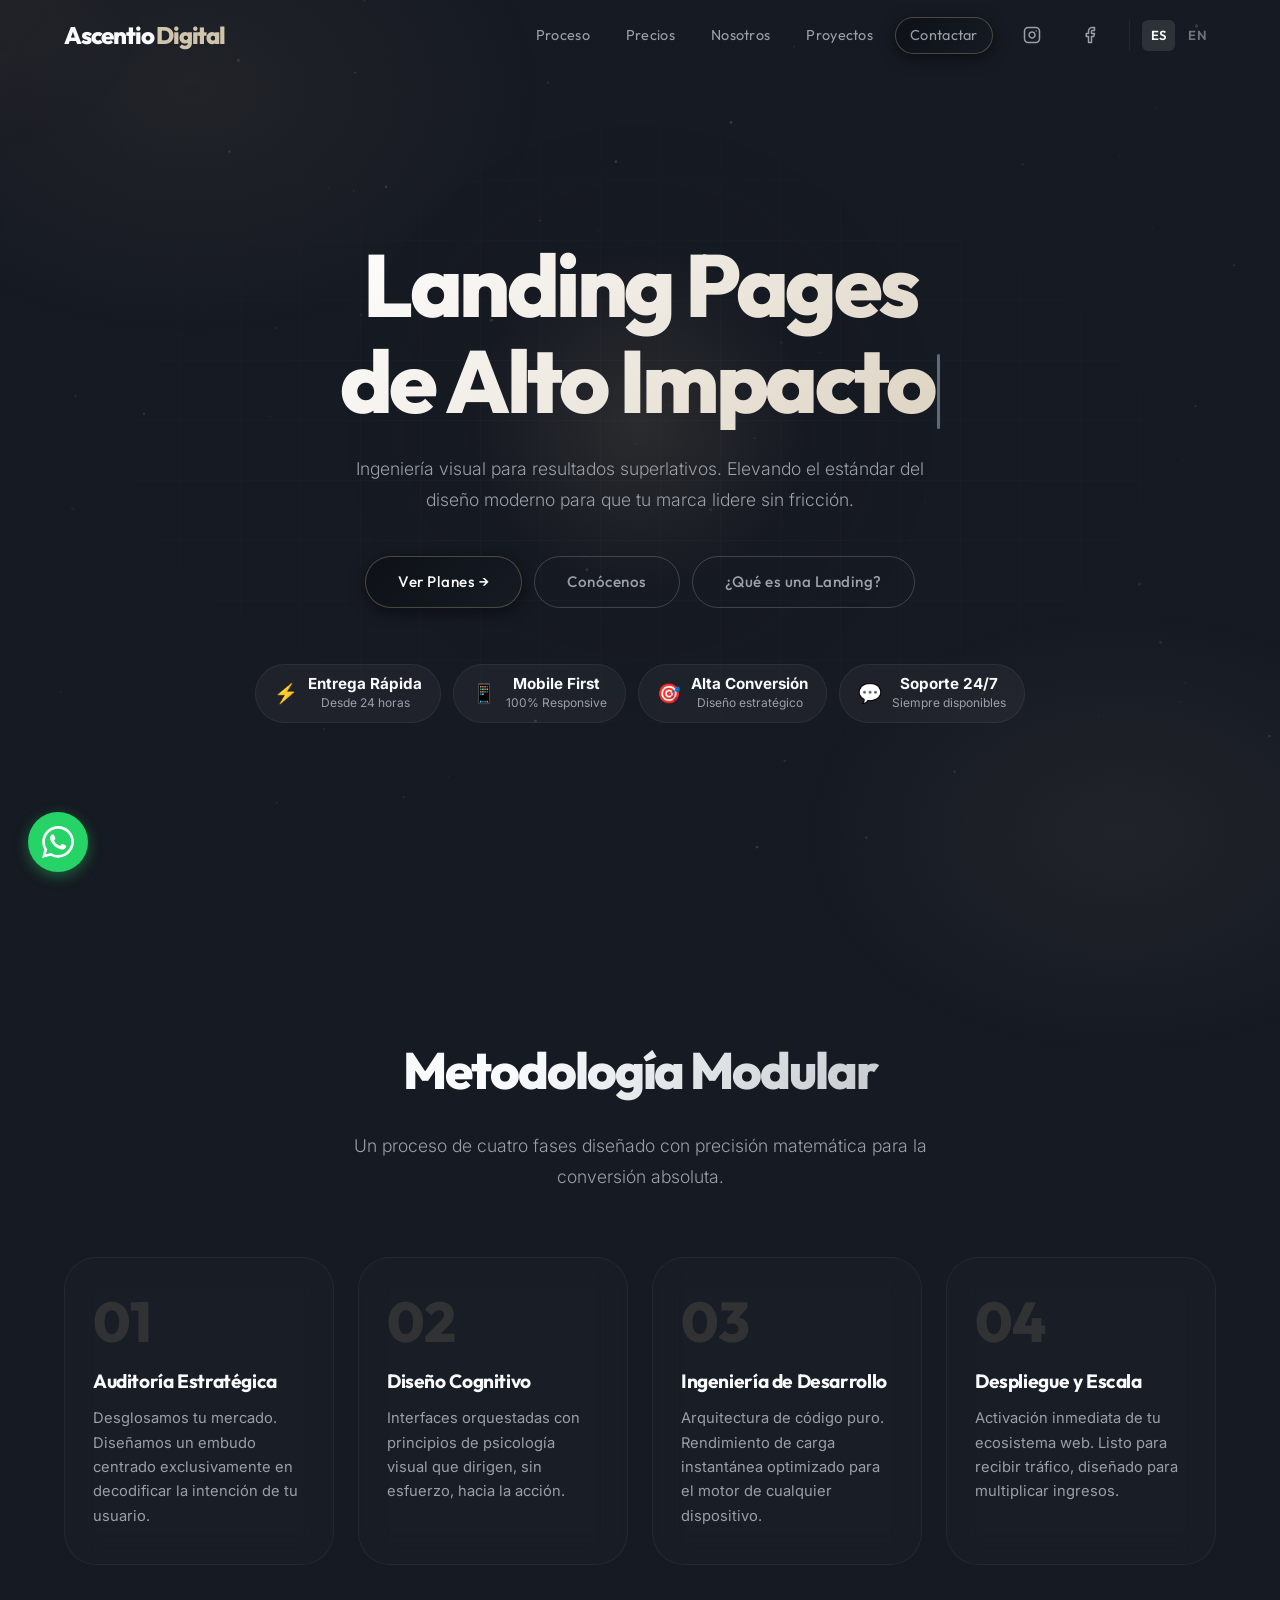
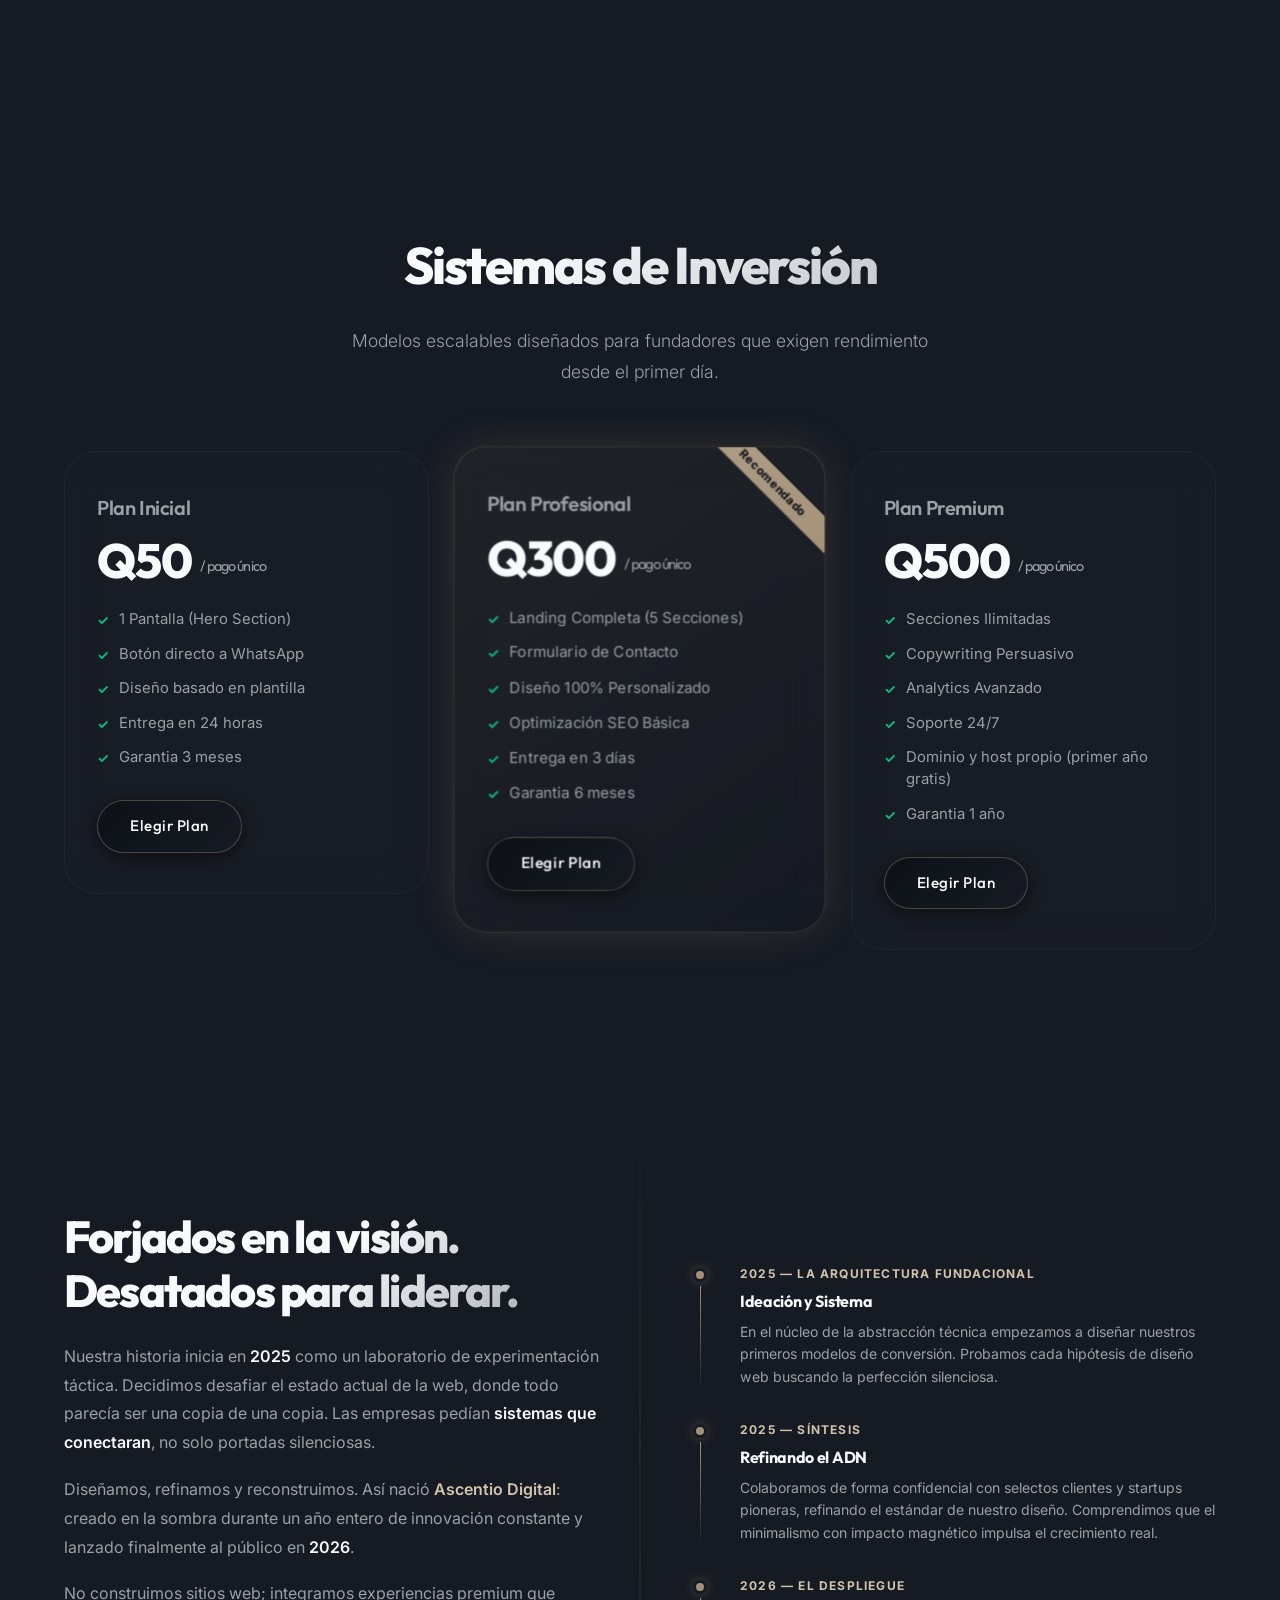
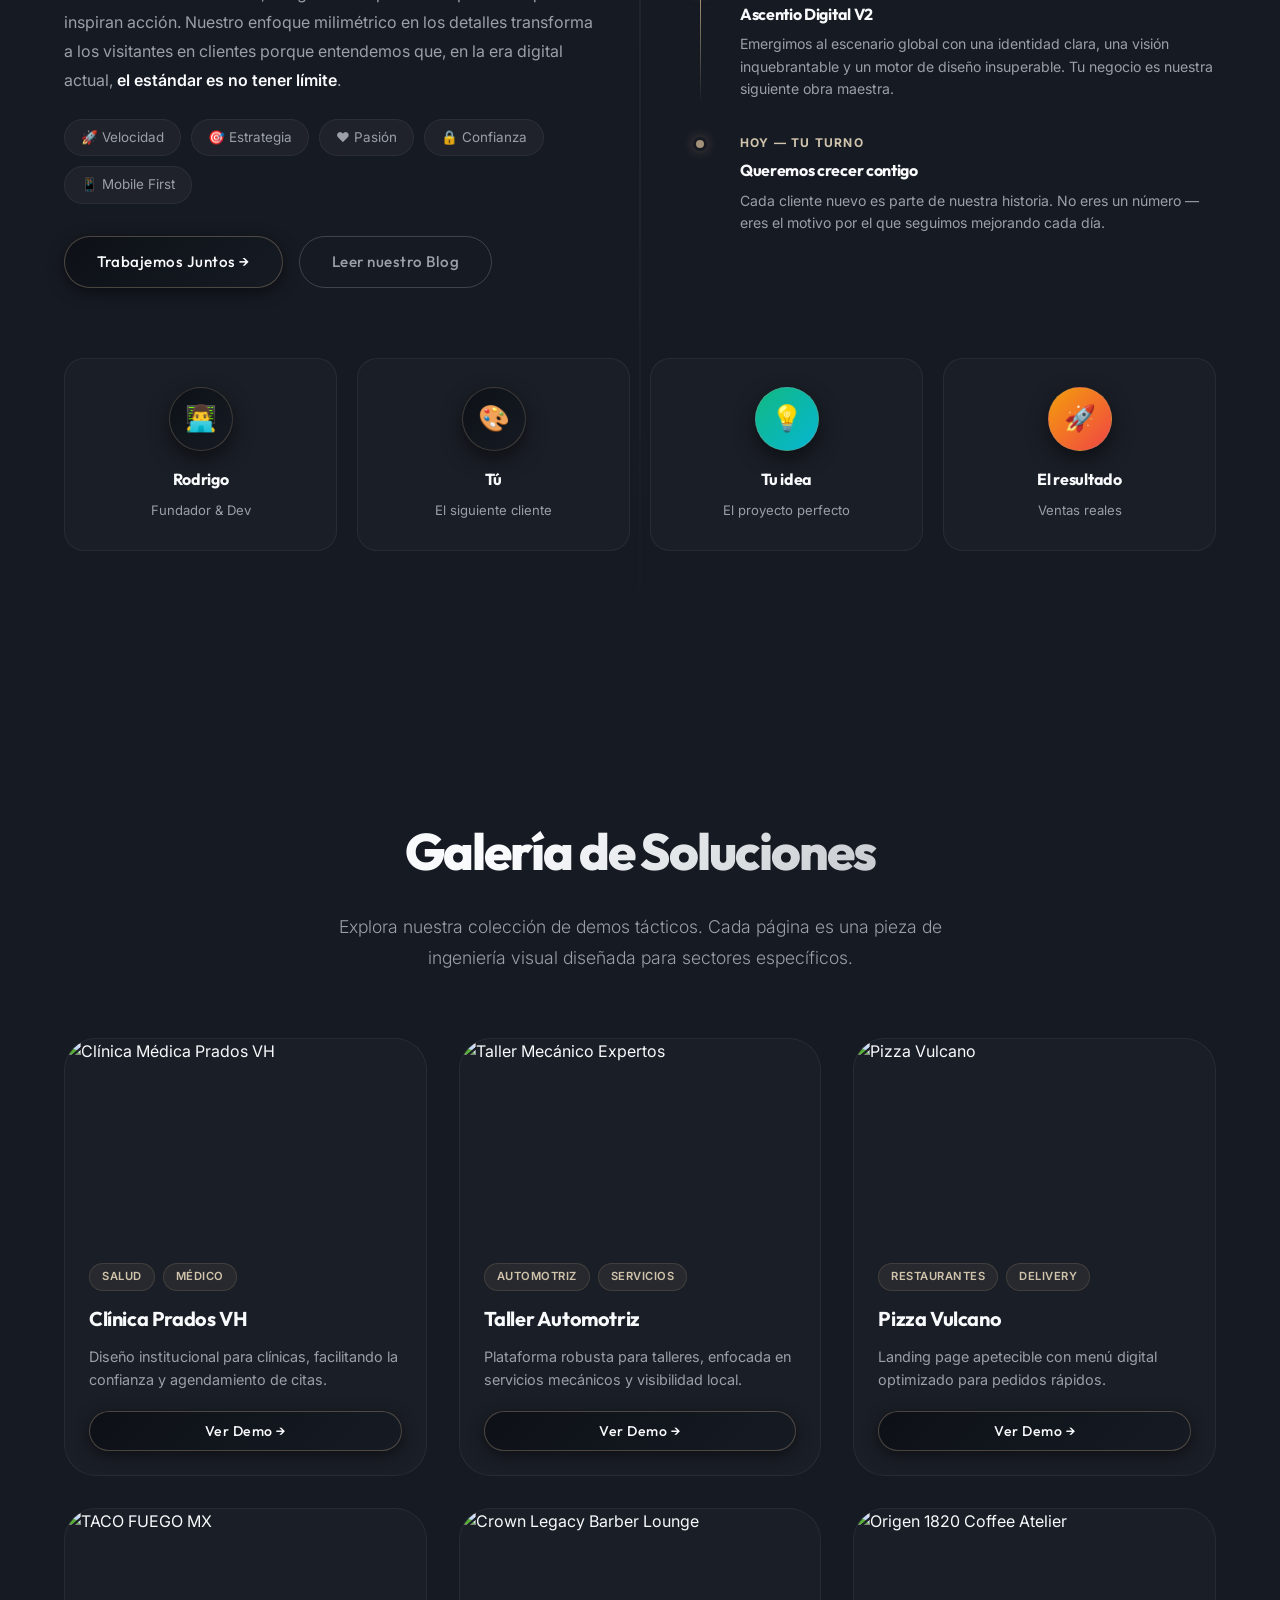
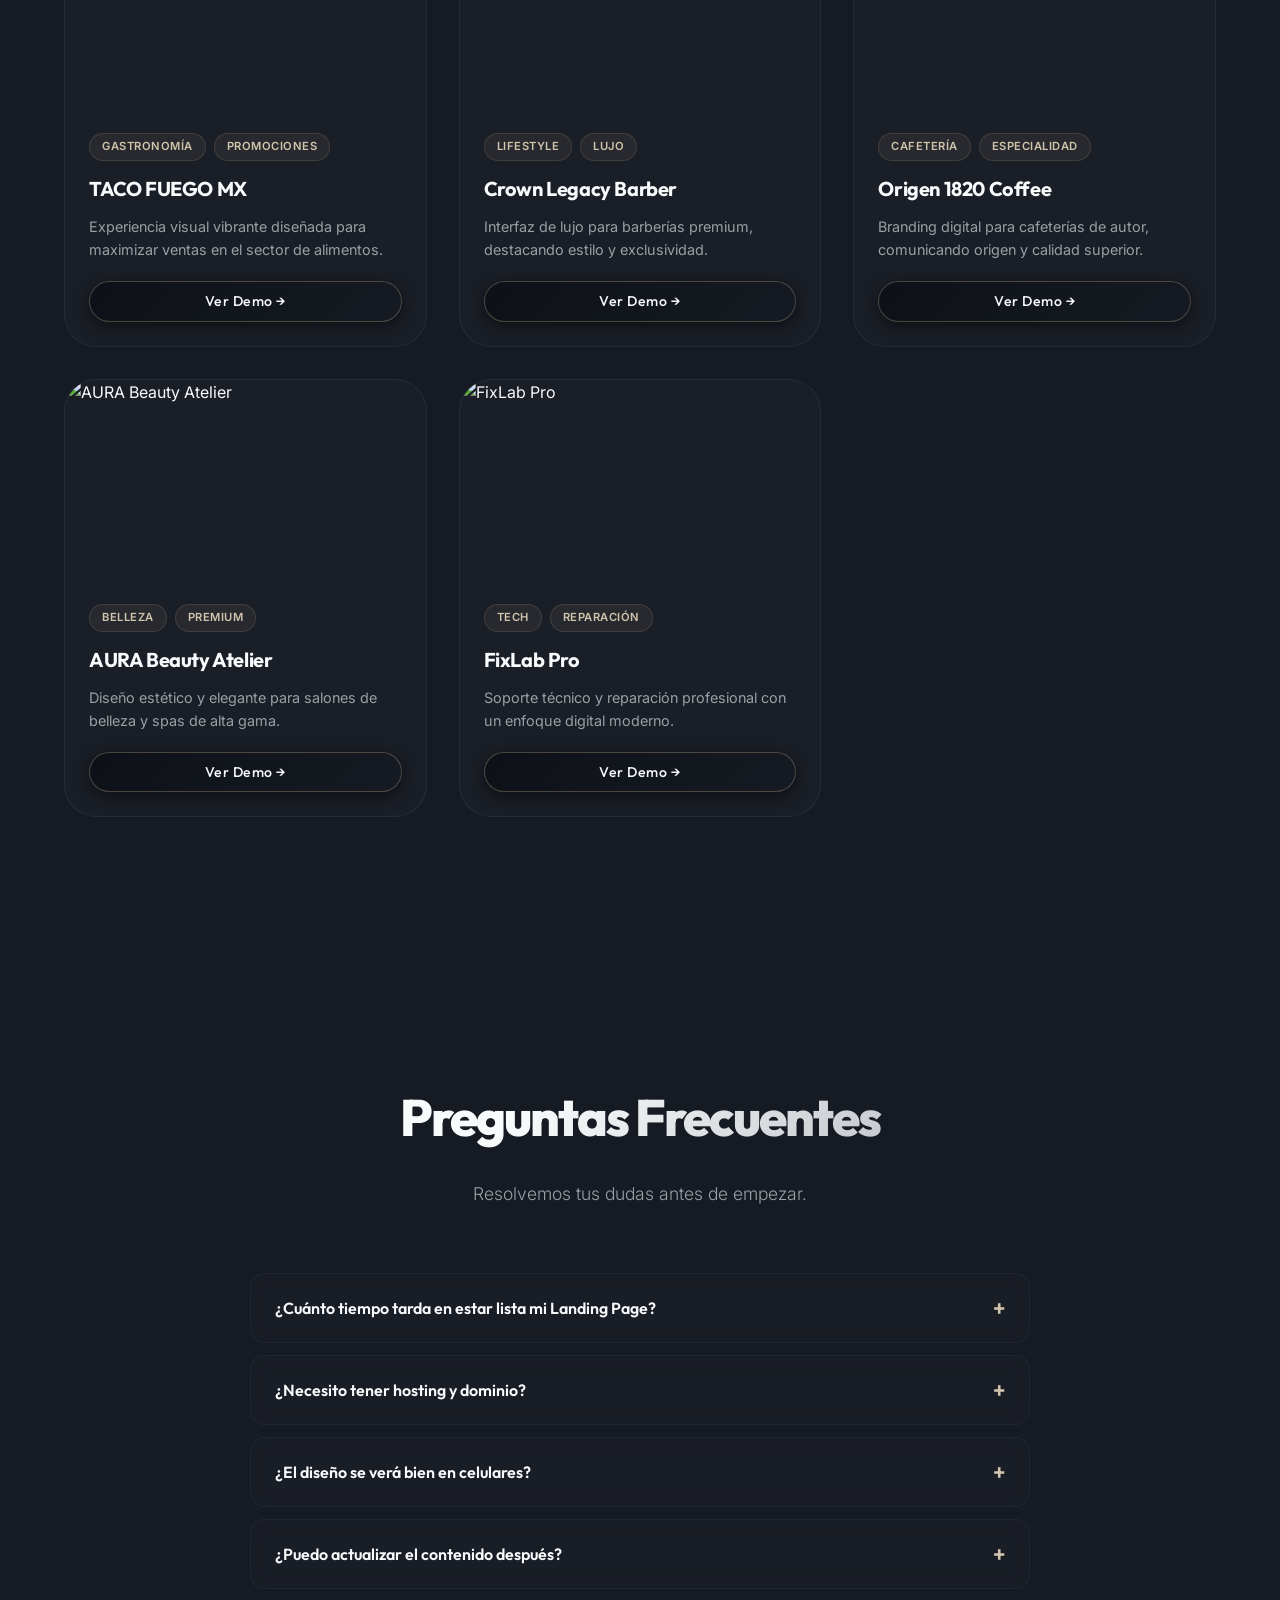
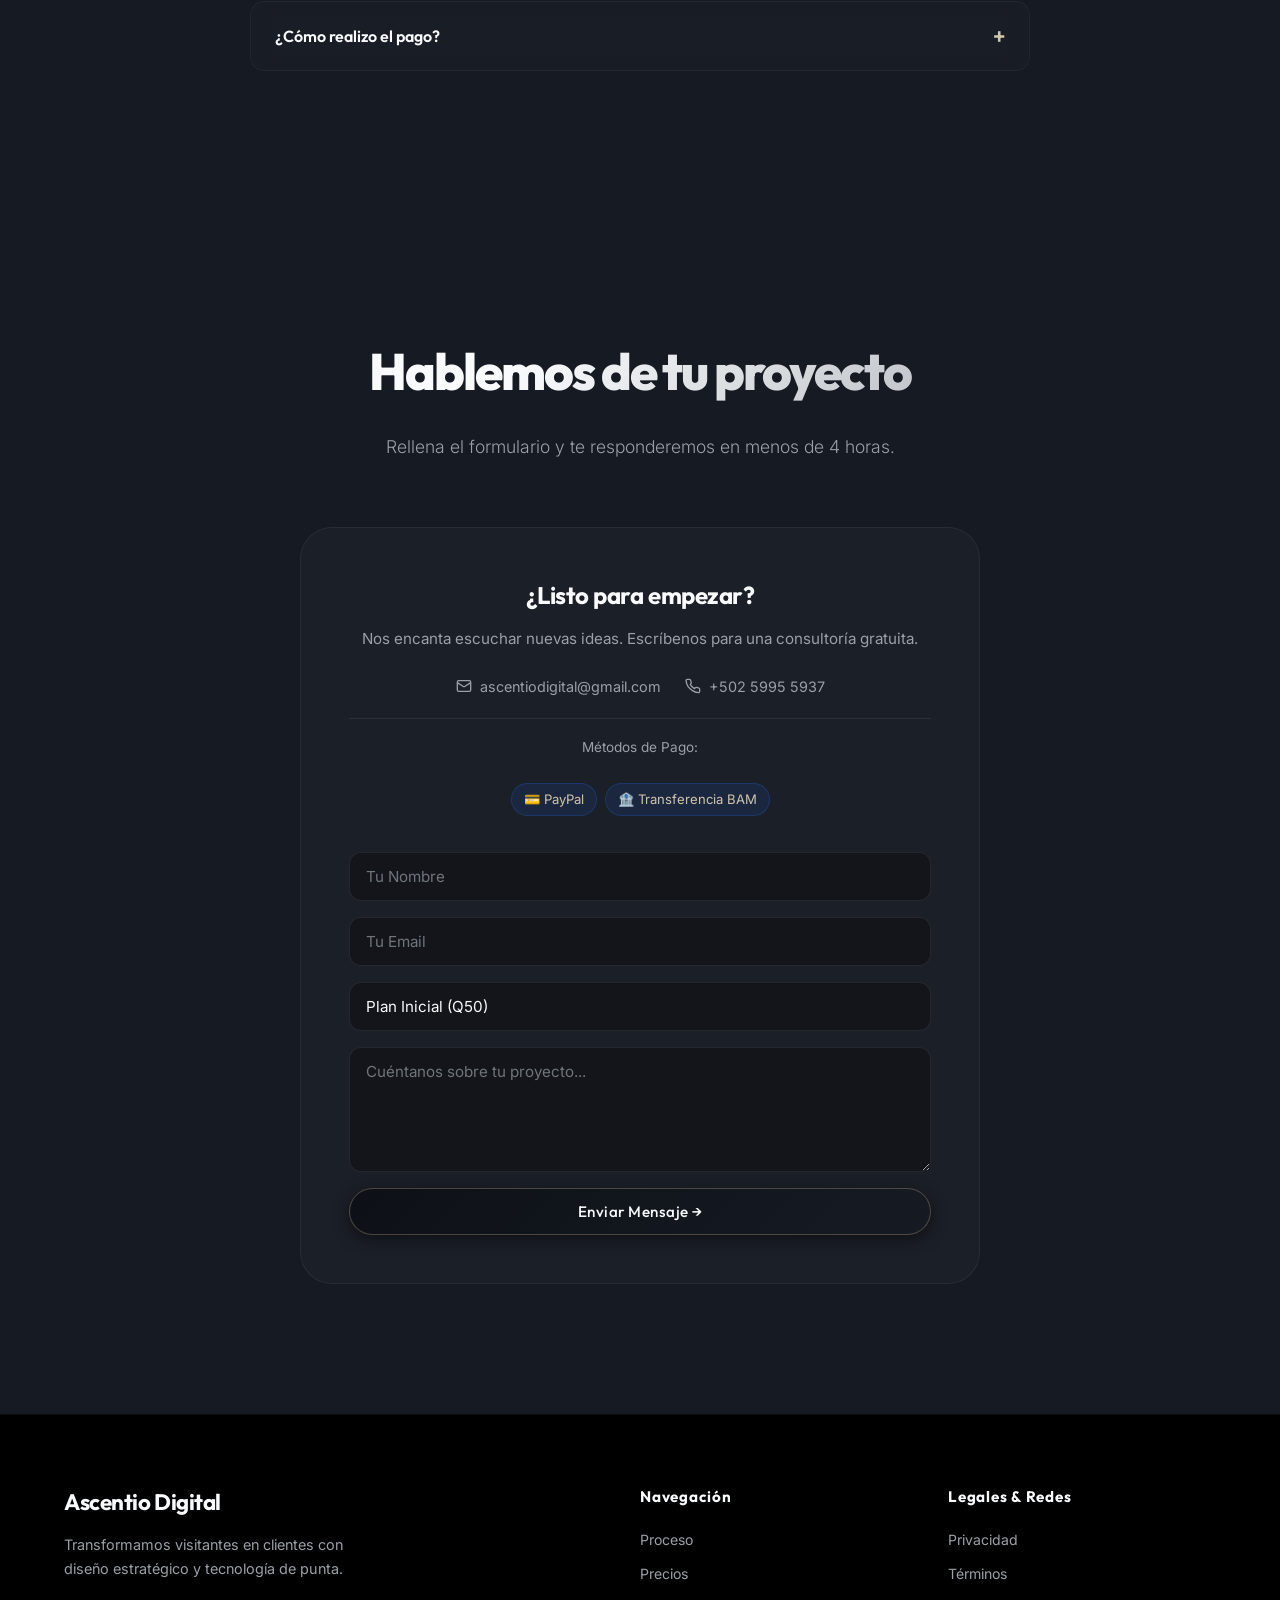
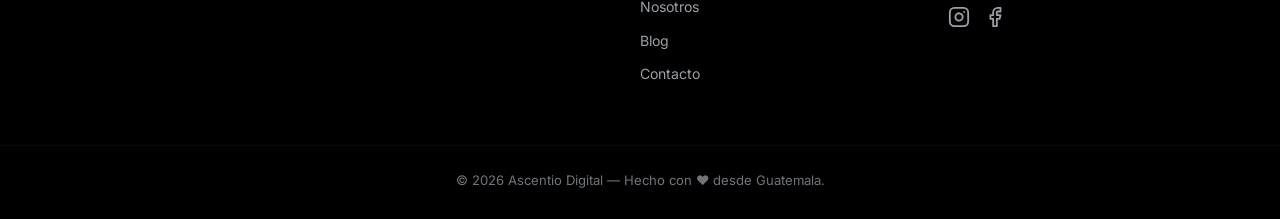
==== commit 02805188: "Add files via upload" ====
--- a/index.html
+++ b/index.html
@@ -46,6 +46,22 @@
                     <li><a href="#about">Nosotros</a></li>
                     <li><a href="#projects">Proyectos</a></li>
                     <li><a href="#contact" class="btn btn-sm">Contactar</a></li>
+                    <li class="social-links-nav"
+                        style="display: flex; gap: 12px; align-items: center; margin-left: 8px;">
+                        <a href="https://www.instagram.com/somosascentio/" target="_blank" aria-label="Instagram"
+                            class="social-icon"><svg width="18" height="18" viewBox="0 0 24 24" fill="none"
+                                stroke="currentColor" stroke-width="2" stroke-linecap="round" stroke-linejoin="round">
+                                <rect x="2" y="2" width="20" height="20" rx="5" ry="5"></rect>
+                                <path d="M16 11.37A4 4 0 1 1 12.63 8 4 4 0 0 1 16 11.37z"></path>
+                                <line x1="17.5" y1="6.5" x2="17.51" y2="6.5"></line>
+                            </svg></a>
+                        <a href="https://www.facebook.com/profile.php?id=61582753721089" target="_blank"
+                            aria-label="Facebook" class="social-icon"><svg width="18" height="18" viewBox="0 0 24 24"
+                                fill="none" stroke="currentColor" stroke-width="2" stroke-linecap="round"
+                                stroke-linejoin="round">
+                                <path d="M18 2h-3a5 5 0 0 0-5 5v3H7v4h3v8h4v-8h3l1-4h-4V7a1 1 0 0 1 1-1h3z"></path>
+                            </svg></a>
+                    </li>
                     <li class="lang-switch">
                         <a href="index.html" class="lang-btn active" title="Español">ES</a>
                         <a href="index-en.html" class="lang-btn" title="English">EN</a>
@@ -149,7 +165,7 @@
             <p class="section-subtitle reveal">Modelos escalables diseñados para fundadores que exigen rendimiento desde
                 el primer día.</p>
             <div class="pricing-grid">
-                <div class="pricing-card reveal">
+                <div class="pricing-card reveal" data-tilt>
                     <h3>Plan Inicial</h3>
                     <div class="price">Q50 <span>/ pago único</span></div>
                     <ul class="features-list">
@@ -157,30 +173,33 @@
                         <li>Botón directo a WhatsApp</li>
                         <li>Diseño basado en plantilla</li>
                         <li>Entrega en 24 horas</li>
+                        <li>Garantia 3 meses</li>
                     </ul>
                     <a href="#contact" class="btn">Elegir Plan</a>
                 </div>
-                <div class="pricing-card featured reveal">
+                <div class="pricing-card featured reveal" data-tilt>
                     <h3>Plan Profesional</h3>
-                    <div class="price">Q150 <span>/ pago único</span></div>
+                    <div class="price">Q300 <span>/ pago único</span></div>
                     <ul class="features-list">
                         <li>Landing Completa (5 Secciones)</li>
                         <li>Formulario de Contacto</li>
                         <li>Diseño 100% Personalizado</li>
                         <li>Optimización SEO Básica</li>
                         <li>Entrega en 3 días</li>
+                        <li>Garantia 6 meses</li>
                     </ul>
                     <a href="#contact" class="btn">Elegir Plan</a>
                 </div>
-                <div class="pricing-card reveal">
+                <div class="pricing-card reveal" data-tilt>
                     <h3>Plan Premium</h3>
-                    <div class="price">Q300 <span>/ pago único</span></div>
+                    <div class="price">Q500 <span>/ pago único</span></div>
                     <ul class="features-list">
                         <li>Secciones Ilimitadas</li>
-                        <li>Integración Email Marketing</li>
                         <li>Copywriting Persuasivo</li>
                         <li>Analytics Avanzado</li>
-                        <li>Soporte Prioritario</li>
+                        <li>Soporte 24/7</li>
+                        <li>Dominio y host propio (primer año gratis)</li>
+                        <li>Garantia 1 año</li>
                     </ul>
                     <a href="#contact" class="btn">Elegir Plan</a>
                 </div>
@@ -317,39 +336,128 @@
     <!-- PROJECTS -->
     <section id="projects">
         <div class="container">
-            <h2 class="section-title reveal">Proyectos Reales</h2>
-            <p class="section-subtitle reveal">Páginas que ya están generando resultados para nuestros clientes.</p>
+            <h2 class="section-title reveal">Galería de Soluciones</h2>
+            <p class="section-subtitle reveal">Explora nuestra colección de demos tácticos. Cada página es una pieza de
+                ingeniería visual diseñada para sectores específicos.</p>
             <div class="projects-grid">
-                <div class="project-card reveal">
-                    <img src="https://images.unsplash.com/photo-1414235077428-338989a2e8c0?q=80&w=2070&auto=format&fit=crop"
-                        alt="El Dragón Feliz Restaurant" class="project-img" loading="lazy" width="600" height="400">
-                    <div class="project-content">
-                        <div class="project-tags">
-                            <span class="project-tag">Restaurante</span>
-                            <span class="project-tag">Menú Digital</span>
-                        </div>
-                        <h3>El Dragón Feliz</h3>
-                        <p>Desarrollo de sitio web corporativo para restaurante, digitalización de menú y optimización
-                            de presencia local.</p>
-                        <a href="https://rodrxx-264.github.io/ELDRAGONFELIZ/index.html" target="_blank" rel="noopener"
-                            class="btn btn-sm" style="width: 100%; text-align: center; margin-top: 8px;">Ver Proyecto
-                            →</a>
-                    </div>
-                </div>
-                <div class="project-card reveal">
-                    <img src="https://images.unsplash.com/photo-1542291026-7eec264c27ff?q=80&w=2070&auto=format&fit=crop"
-                        alt="Sneaker Shop" class="project-img" loading="lazy" width="600" height="400">
-                    <div class="project-content">
-                        <div class="project-tags">
-                            <span class="project-tag">E-commerce</span>
-                            <span class="project-tag">Catálogo</span>
-                        </div>
-                        <h3>Sneaker Shop</h3>
-                        <p>Catálogo digital interactivo para calzado deportivo con galería responsive y experiencia de
-                            usuario fluida.</p>
-                        <a href="https://rodrxx-264.github.io/SNEAKERSHOP/" target="_blank" rel="noopener"
-                            class="btn btn-sm" style="width: 100%; text-align: center; margin-top: 8px;">Ver Proyecto
-                            →</a>
+                <!-- Project 1: Medical -->
+                <div class="project-card reveal" data-tilt>
+                    <img src="https://images.unsplash.com/photo-1519494026892-80bbd2d6fd0d?q=80&w=2053&auto=format&fit=crop"
+                        alt="Clínica Médica Prados VH" class="project-img" loading="lazy">
+                    <div class="project-content">
+                        <div class="project-tags">
+                            <span class="project-tag">Salud</span>
+                            <span class="project-tag">Médico</span>
+                        </div>
+                        <h3>Clínica Prados VH</h3>
+                        <p>Diseño institucional para clínicas, facilitando la confianza y agendamiento de citas.</p>
+                        <a href="webs demo/web1/index.html" target="_blank" rel="noopener" class="btn btn-sm"
+                            style="width: 100%;">Ver Demo →</a>
+                    </div>
+                </div>
+                <!-- Project 2: Auto Repair -->
+                <div class="project-card reveal" data-tilt>
+                    <img src="https://images.unsplash.com/photo-1486262715619-67b85e0b08d3?q=80&w=2072&auto=format&fit=crop"
+                        alt="Taller Mecánico Expertos" class="project-img" loading="lazy">
+                    <div class="project-content">
+                        <div class="project-tags">
+                            <span class="project-tag">Automotriz</span>
+                            <span class="project-tag">Servicios</span>
+                        </div>
+                        <h3>Taller Automotriz</h3>
+                        <p>Plataforma robusta para talleres, enfocada en servicios mecánicos y visibilidad local.</p>
+                        <a href="webs demo/web3/index.html" target="_blank" rel="noopener" class="btn btn-sm"
+                            style="width: 100%;">Ver Demo →</a>
+                    </div>
+                </div>
+                <!-- Project 3: Pizza -->
+                <div class="project-card reveal" data-tilt>
+                    <img src="https://images.unsplash.com/photo-1513104890138-7c749659a591?q=80&w=2070&auto=format&fit=crop"
+                        alt="Pizza Vulcano" class="project-img" loading="lazy">
+                    <div class="project-content">
+                        <div class="project-tags">
+                            <span class="project-tag">Restaurantes</span>
+                            <span class="project-tag">Delivery</span>
+                        </div>
+                        <h3>Pizza Vulcano</h3>
+                        <p>Landing page apetecible con menú digital optimizado para pedidos rápidos.</p>
+                        <a href="webs demo/web4/index.html" target="_blank" rel="noopener" class="btn btn-sm"
+                            style="width: 100%;">Ver Demo →</a>
+                    </div>
+                </div>
+                <!-- Project 4: Tacos -->
+                <div class="project-card reveal" data-tilt>
+                    <img src="https://images.unsplash.com/photo-1565299585323-38d6b0865b47?q=80&w=2080&auto=format&fit=crop"
+                        alt="TACO FUEGO MX" class="project-img" loading="lazy">
+                    <div class="project-content">
+                        <div class="project-tags">
+                            <span class="project-tag">Gastronomía</span>
+                            <span class="project-tag">Promociones</span>
+                        </div>
+                        <h3>TACO FUEGO MX</h3>
+                        <p>Experiencia visual vibrante diseñada para maximizar ventas en el sector de alimentos.</p>
+                        <a href="webs demo/web5/index.html" target="_blank" rel="noopener" class="btn btn-sm"
+                            style="width: 100%;">Ver Demo →</a>
+                    </div>
+                </div>
+                <!-- Project 5: Barber -->
+                <div class="project-card reveal" data-tilt>
+                    <img src="https://c.pxhere.com/photos/19/3a/barbershop_continued_meyers_usa-910428.jpg!d"
+                        alt="Crown Legacy Barber Lounge" class="project-img" loading="lazy">
+                    <div class="project-content">
+                        <div class="project-tags">
+                            <span class="project-tag">Lifestyle</span>
+                            <span class="project-tag">Lujo</span>
+                        </div>
+                        <h3>Crown Legacy Barber</h3>
+                        <p>Interfaz de lujo para barberías premium, destacando estilo y exclusividad.</p>
+                        <a href="webs demo/web6/index.html" target="_blank" rel="noopener" class="btn btn-sm"
+                            style="width: 100%;">Ver Demo →</a>
+                    </div>
+                </div>
+                <!-- Project 6: Coffee -->
+                <div class="project-card reveal" data-tilt>
+                    <img src="https://images.unsplash.com/photo-1495474472287-4d71bcdd2085?q=80&w=2070&auto=format&fit=crop"
+                        alt="Origen 1820 Coffee Atelier" class="project-img" loading="lazy">
+                    <div class="project-content">
+                        <div class="project-tags">
+                            <span class="project-tag">Cafetería</span>
+                            <span class="project-tag">Especialidad</span>
+                        </div>
+                        <h3>Origen 1820 Coffee</h3>
+                        <p>Branding digital para cafeterías de autor, comunicando origen y calidad superior.</p>
+                        <a href="webs demo/web7/index.html" target="_blank" rel="noopener" class="btn btn-sm"
+                            style="width: 100%;">Ver Demo →</a>
+                    </div>
+                </div>
+                <!-- Project 7: Beauty -->
+                <div class="project-card reveal" data-tilt>
+                    <img src="https://images.unsplash.com/photo-1560750588-73207b1ef5b8?q=80&w=2070&auto=format&fit=crop"
+                        alt="AURA Beauty Atelier" class="project-img" loading="lazy">
+                    <div class="project-content">
+                        <div class="project-tags">
+                            <span class="project-tag">Belleza</span>
+                            <span class="project-tag">Premium</span>
+                        </div>
+                        <h3>AURA Beauty Atelier</h3>
+                        <p>Diseño estético y elegante para salones de belleza y spas de alta gama.</p>
+                        <a href="webs demo/web8/index.html" target="_blank" rel="noopener" class="btn btn-sm"
+                            style="width: 100%;">Ver Demo →</a>
+                    </div>
+                </div>
+                <!-- Project 8: Repair -->
+                <div class="project-card reveal" data-tilt>
+                    <img src="https://images.unsplash.com/photo-1581092918056-0c4c3acd3789?q=80&w=2070&auto=format&fit=crop"
+                        alt="FixLab Pro" class="project-img" loading="lazy">
+                    <div class="project-content">
+                        <div class="project-tags">
+                            <span class="project-tag">Tech</span>
+                            <span class="project-tag">Reparación</span>
+                        </div>
+                        <h3>FixLab Pro</h3>
+                        <p>Soporte técnico y reparación profesional con un enfoque digital moderno.</p>
+                        <a href="webs demo/web9/index.html" target="_blank" rel="noopener" class="btn btn-sm"
+                            style="width: 100%;">Ver Demo →</a>
                     </div>
                 </div>
             </div>
@@ -434,8 +542,8 @@
                                 <rect x="2" y="4" width="20" height="16" rx="2" />
                                 <path d="m22 7-8.97 5.7a1.94 1.94 0 0 1-2.06 0L2 7" />
                             </svg>
-                            <a href="mailto:contactossdigitalesgt@gmail.com"
-                                style="color: inherit;">contactossdigitalesgt@gmail.com</a>
+                            <a href="mailto:ascentiodigital@gmail.com"
+                                style="color: inherit;">ascentiodigital@gmail.com</a>
                         </li>
                         <li>
                             <svg width="16" height="16" viewBox="0 0 24 24" fill="none" stroke="currentColor"
@@ -454,15 +562,15 @@
                         </div>
                     </div>
                 </div>
-                <form class="contact-form" action="https://codefreeform.com/api/contact-api/" method="POST">
+                <form class="contact-form" action="O" method="POST">
                     <input type="hidden" name="access_key" value="7A462C">
                     <input type="text" name="_gotcha" style="display:none" autocomplete="off">
                     <input type="text" name="name" placeholder="Tu Nombre" required aria-label="Nombre">
                     <input type="email" name="email" placeholder="Tu Email" required aria-label="Email">
                     <select name="plan" aria-label="Seleccionar Plan">
                         <option value="Plan Inicial (Q50)">Plan Inicial (Q50)</option>
-                        <option value="Plan Profesional (Q150)">Plan Profesional (Q150)</option>
-                        <option value="Plan Premium (Q300)">Plan Premium (Q300)</option>
+                        <option value="Plan Profesional (Q150)">Plan Profesional (Q300)</option>
+                        <option value="Plan Premium (Q300)">Plan Premium (Q500)</option>
                         <option value="Otro">Otro</option>
                     </select>
                     <textarea name="message" rows="5" placeholder="Cuéntanos sobre tu proyecto..." required
@@ -491,15 +599,30 @@
                 </ul>
             </div>
             <div class="footer-col">
-                <h5>Legal</h5>
+                <h5>Legales & Redes</h5>
                 <ul class="footer-links">
                     <li><a href="#">Privacidad</a></li>
                     <li><a href="terms.html">Términos</a></li>
                 </ul>
+                <div class="footer-social" style="display: flex; gap: 14px; margin-top: 20px;">
+                    <a href="https://www.instagram.com/somosascentio/" target="_blank" aria-label="Instagram"
+                        class="social-icon"><svg width="22" height="22" viewBox="0 0 24 24" fill="none"
+                            stroke="currentColor" stroke-width="2" stroke-linecap="round" stroke-linejoin="round">
+                            <rect x="2" y="2" width="20" height="20" rx="5" ry="5"></rect>
+                            <path d="M16 11.37A4 4 0 1 1 12.63 8 4 4 0 0 1 16 11.37z"></path>
+                            <line x1="17.5" y1="6.5" x2="17.51" y2="6.5"></line>
+                        </svg></a>
+                    <a href="https://www.facebook.com/profile.php?id=61582753721089" target="_blank"
+                        aria-label="Facebook" class="social-icon"><svg width="22" height="22" viewBox="0 0 24 24"
+                            fill="none" stroke="currentColor" stroke-width="2" stroke-linecap="round"
+                            stroke-linejoin="round">
+                            <path d="M18 2h-3a5 5 0 0 0-5 5v3H7v4h3v8h4v-8h3l1-4h-4V7a1 1 0 0 1 1-1h3z"></path>
+                        </svg></a>
+                </div>
             </div>
         </div>
         <div class="footer-bottom">
-            <p>&copy; 2024 Ascentio Digital — Hecho con ❤️ desde Guatemala.</p>
+            <p>&copy; 2026 Ascentio Digital — Hecho con ❤️ desde Guatemala.</p>
         </div>
     </footer>
 
@@ -522,6 +645,10 @@
                 d="M17.472 14.382c-.297-.149-1.758-.867-2.03-.967-.273-.099-.471-.148-.67.15-.197.297-.767.966-.94 1.164-.173.199-.347.223-.644.075-.297-.15-1.255-.463-2.39-1.475-.883-.788-1.48-1.761-1.653-2.059-.173-.297-.018-.458.13-.606.134-.133.298-.347.446-.52.149-.174.198-.298.298-.497.099-.198.05-.371-.025-.52-.075-.149-.669-1.612-.916-2.207-.242-.579-.487-.5-.669-.51a12.8 12.8 0 0 0-.57-.01c-.198 0-.52.074-.792.372-.272.297-1.04 1.016-1.04 2.479 0 1.462 1.065 2.875 1.213 3.074.149.198 2.096 3.2 5.077 4.487.709.306 1.262.489 1.694.625.712.227 1.36.195 1.871.118.571-.085 1.758-.719 2.006-1.413.248-.694.248-1.289.173-1.413-.074-.124-.272-.198-.57-.347m-5.421 7.403h-.004a9.87 9.87 0 0 1-5.031-1.378l-.361-.214-3.741.982.998-3.648-.235-.374a9.86 9.86 0 0 1-1.51-5.26c.001-5.45 4.436-9.884 9.888-9.884 2.64 0 5.122 1.03 6.988 2.898a9.825 9.825 0 0 1 2.893 6.994c-.003 5.45-4.437 9.884-9.885 9.884m8.413-18.297A11.815 11.815 0 0 0 12.05 0C5.495 0 .16 5.335.157 11.892c0 2.096.547 4.142 1.588 5.945L.057 24l6.305-1.654a11.882 11.882 0 0 0 5.683 1.448h.005c6.554 0 11.89-5.335 11.893-11.893a11.821 11.821 0 0 0-3.48-8.413Z" />
         </svg>
     </a>
+
+    <!-- External Animation Libraries (GSAP) -->
+    <script src="https://cdnjs.cloudflare.com/ajax/libs/gsap/3.12.2/gsap.min.js"></script>
+    <script src="https://cdnjs.cloudflare.com/ajax/libs/gsap/3.12.2/ScrollTrigger.min.js"></script>
     <script src="script.js" defer></script>
 </body>
 
--- a/styles.css
+++ b/styles.css
@@ -80,7 +80,7 @@
     left: -15vw;
     width: 60vw;
     height: 60vh;
-    background: radial-gradient(ellipse, rgba(37, 99, 235, 0.06) 0%, transparent 65%);
+    background: radial-gradient(ellipse, rgba(163, 145, 120, 0.08) 0%, transparent 65%);
     pointer-events: none;
     z-index: 0;
 }
@@ -92,7 +92,7 @@
     right: -15vw;
     width: 55vw;
     height: 55vh;
-    background: radial-gradient(ellipse, rgba(6, 182, 212, 0.05) 0%, transparent 65%);
+    background: radial-gradient(ellipse, rgba(209, 196, 173, 0.06) 0%, transparent 65%);
     pointer-events: none;
     z-index: 0;
 }
@@ -309,6 +309,22 @@
     background: rgba(255,255,255,0.1) !important;
 }
 
+/* Social icons */
+.social-icon {
+    color: var(--text-muted);
+    transition: var(--transition-fast);
+    display: inline-flex;
+    align-items: center;
+    justify-content: center;
+    transform-origin: center;
+    border-radius: 50%;
+}
+.social-icon:hover {
+    color: var(--primary-light);
+    transform: translateY(-3px) scale(1.1);
+    filter: drop-shadow(0 0 10px rgba(163, 145, 120, 0.5));
+}
+
 /* Hamburger */
 .hamburger {
     display: none;
@@ -563,8 +579,8 @@
 /* PROJECTS */
 .projects-grid {
     display: grid;
-    grid-template-columns: repeat(auto-fit, minmax(340px, 1fr));
-    gap: 28px;
+    grid-template-columns: repeat(auto-fit, minmax(280px, 1fr));
+    gap: 32px;
 }
 
 .project-card {
@@ -573,6 +589,9 @@
     border-radius: var(--radius-xl);
     overflow: hidden;
     transition: var(--transition);
+    display: flex;
+    flex-direction: column;
+    height: 100%;
 }
 .project-card:hover {
     border-color: var(--card-border-hover);
@@ -582,22 +601,29 @@
 
 .project-img {
     width: 100%;
-    height: 220px;
+    height: 200px;
     object-fit: cover;
-    transition: transform 0.6s ease;
-}
-.project-card:hover .project-img { transform: scale(1.04); }
-
-.project-content { padding: 28px; }
-.project-tags { display: flex; flex-wrap: wrap; gap: 8px; margin-bottom: 14px; }
+    transition: transform 0.8s cubic-bezier(0.16, 1, 0.3, 1);
+}
+.project-card:hover .project-img { transform: scale(1.1); }
+
+.project-content { 
+    padding: 24px; 
+    flex-grow: 1; 
+    display: flex; 
+    flex-direction: column;
+}
+.project-tags { display: flex; flex-wrap: wrap; gap: 8px; margin-bottom: 12px; }
 .project-tag {
-    background: rgba(37, 99, 235, 0.15);
+    background: rgba(163, 145, 120, 0.1);
     color: var(--primary-light);
-    border: 1px solid rgba(37, 99, 235, 0.3);
+    border: 1px solid rgba(163, 145, 120, 0.2);
     padding: 4px 12px;
     border-radius: 50px;
-    font-size: 0.75rem;
+    font-size: 0.7rem;
     font-weight: 600;
+    text-transform: uppercase;
+    letter-spacing: 0.5px;
 }
 
 .project-content h3 { font-size: 1.25rem; margin-bottom: 10px; color: var(--text-main); }
@@ -1167,26 +1193,10 @@
 /* ==================================================================
    11. ANIMATIONS
    ================================================================== */
-.reveal {
-    opacity: 0;
-    transform: translateY(28px);
-    transition: opacity 0.6s cubic-bezier(0.16, 1, 0.3, 1), transform 0.6s cubic-bezier(0.16, 1, 0.3, 1);
-}
-.reveal.active { opacity: 1; transform: translateY(0); }
-
-.reveal-left {
-    opacity: 0;
-    transform: translateX(-40px);
-    transition: opacity 0.7s cubic-bezier(0.16, 1, 0.3, 1), transform 0.7s cubic-bezier(0.16, 1, 0.3, 1);
-}
-.reveal-left.active { opacity: 1; transform: translateX(0); }
-
-.reveal-right {
-    opacity: 0;
-    transform: translateX(40px);
-    transition: opacity 0.7s cubic-bezier(0.16, 1, 0.3, 1), transform 0.7s cubic-bezier(0.16, 1, 0.3, 1);
-}
-.reveal-right.active { opacity: 1; transform: translateX(0); }
+/* Base states for GSAP overrides (to prevent flash before JS loads) */
+.reveal, .reveal-left, .reveal-right, .hero h1, .hero .section-subtitle, .hero-cta a, .trust-badge {
+    visibility: hidden;
+}
 
 /* Staggered children */
 .stagger-children > * { transition-delay: calc(var(--i, 0) * 0.08s); }
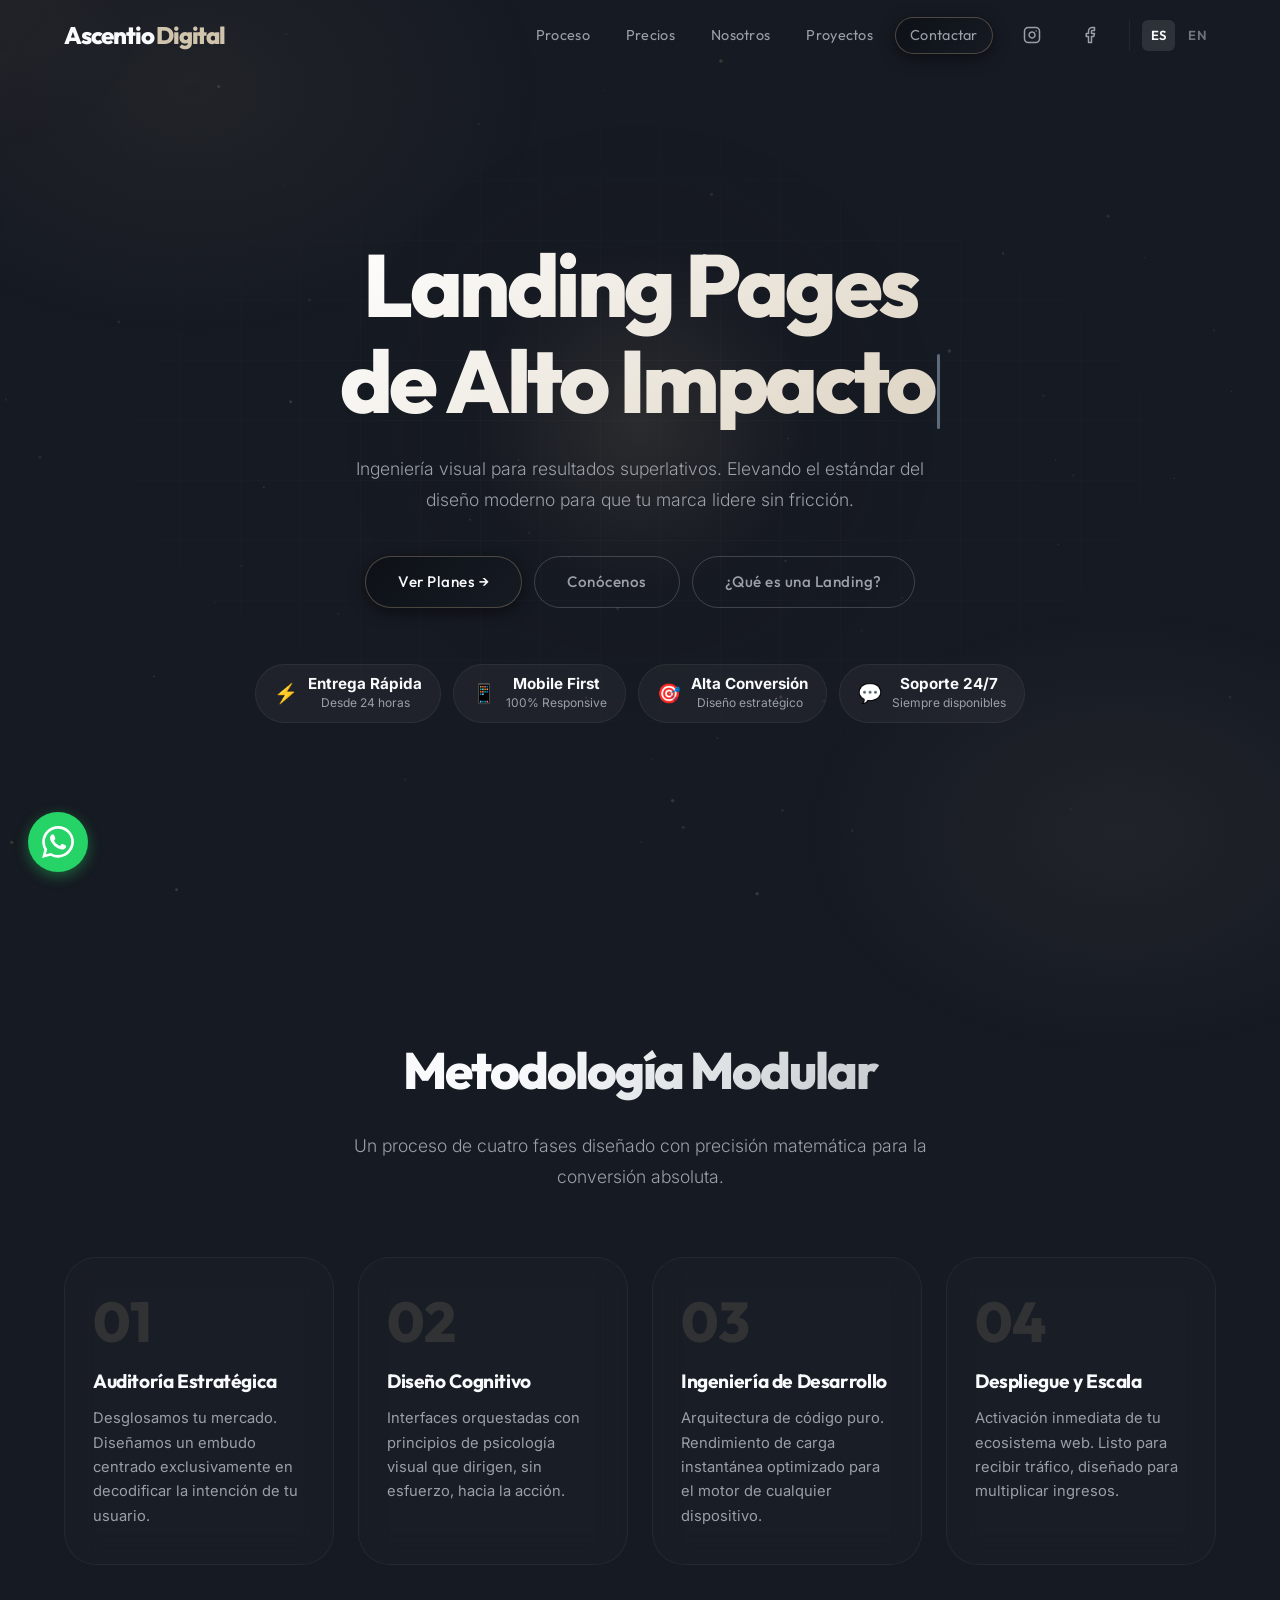
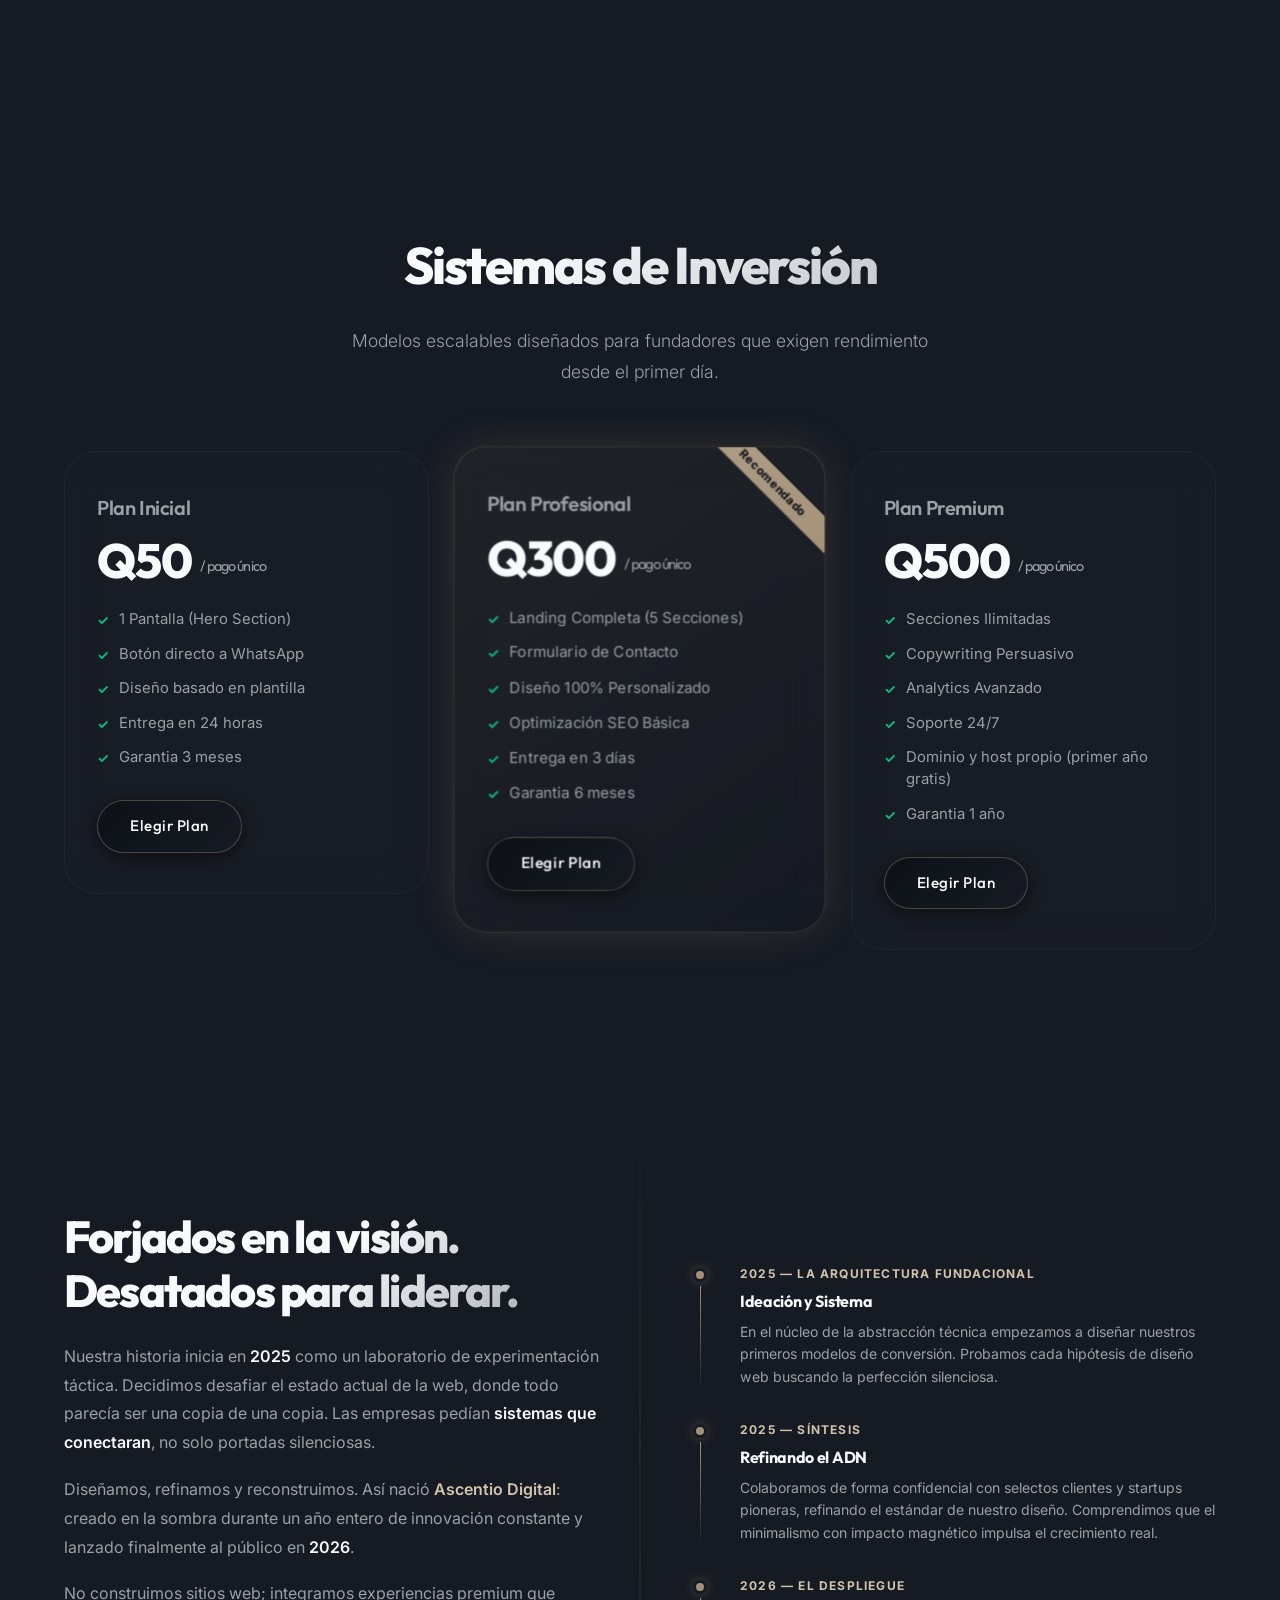
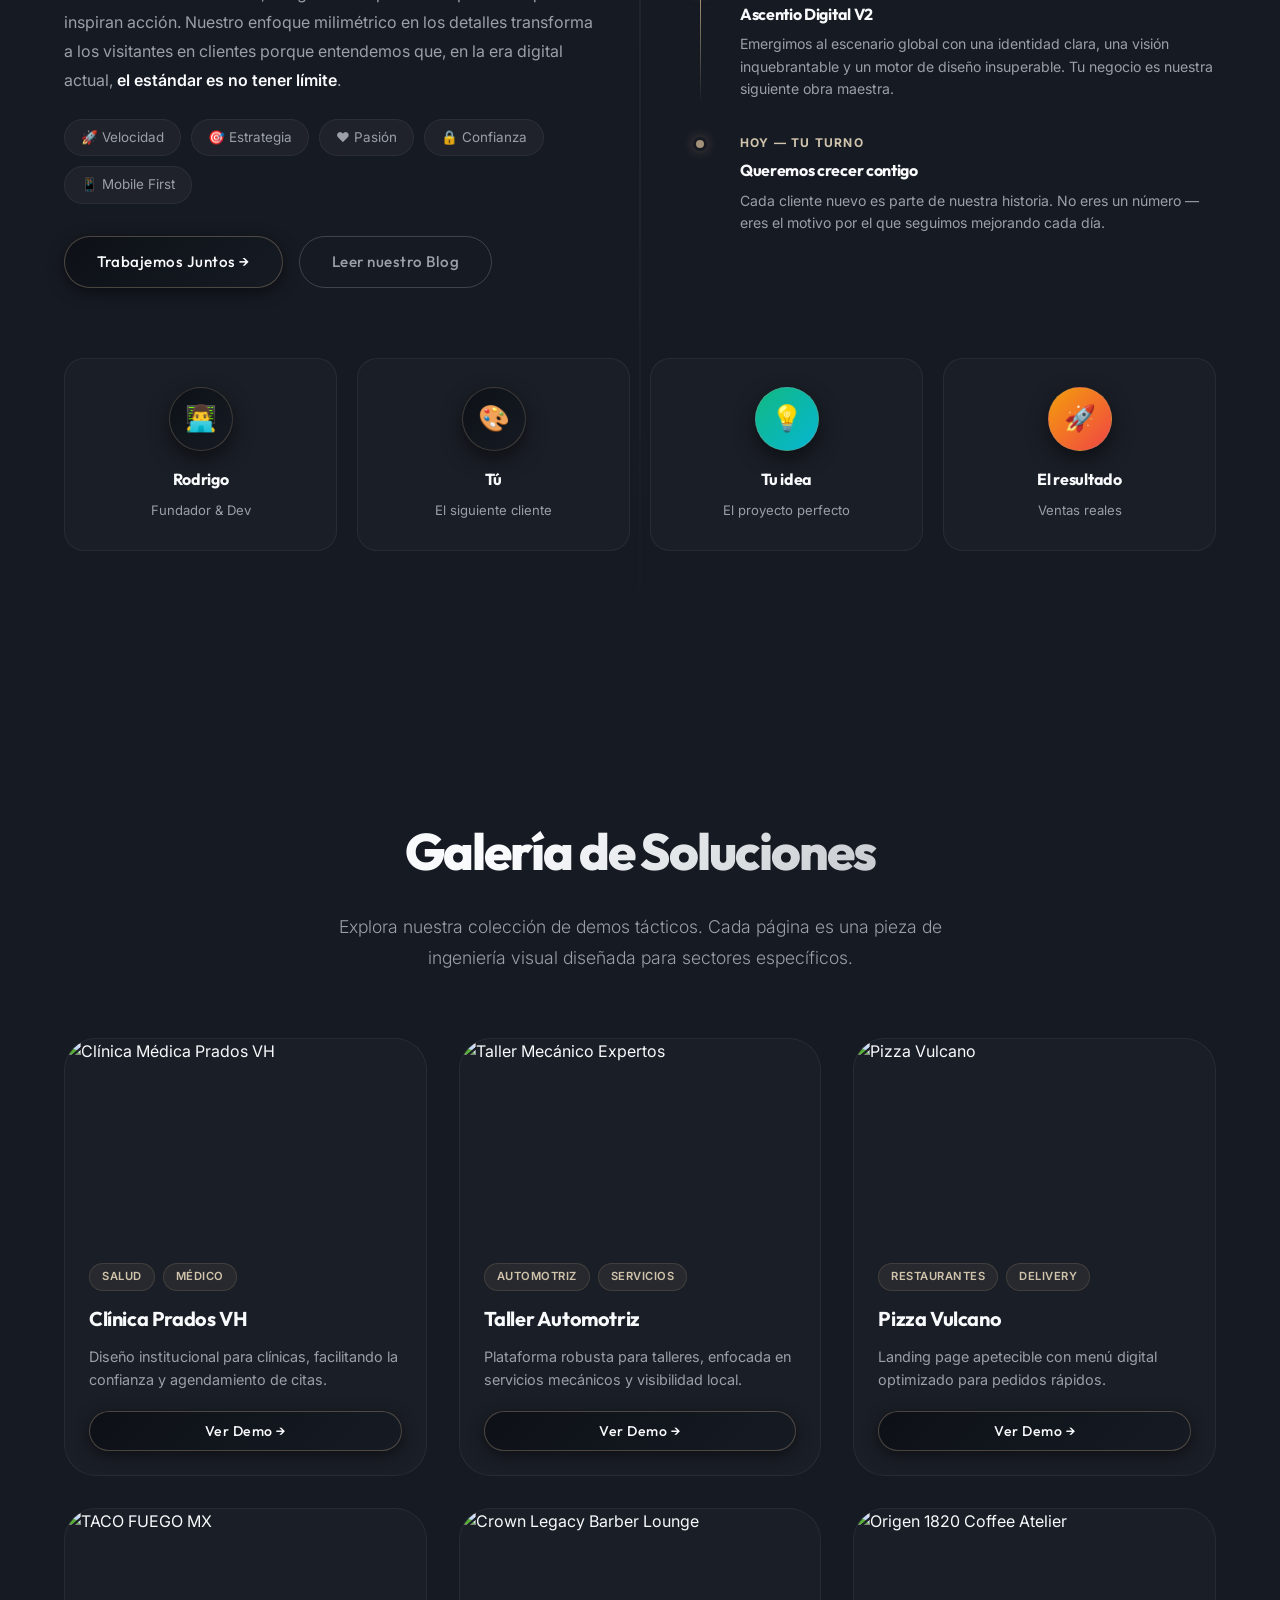
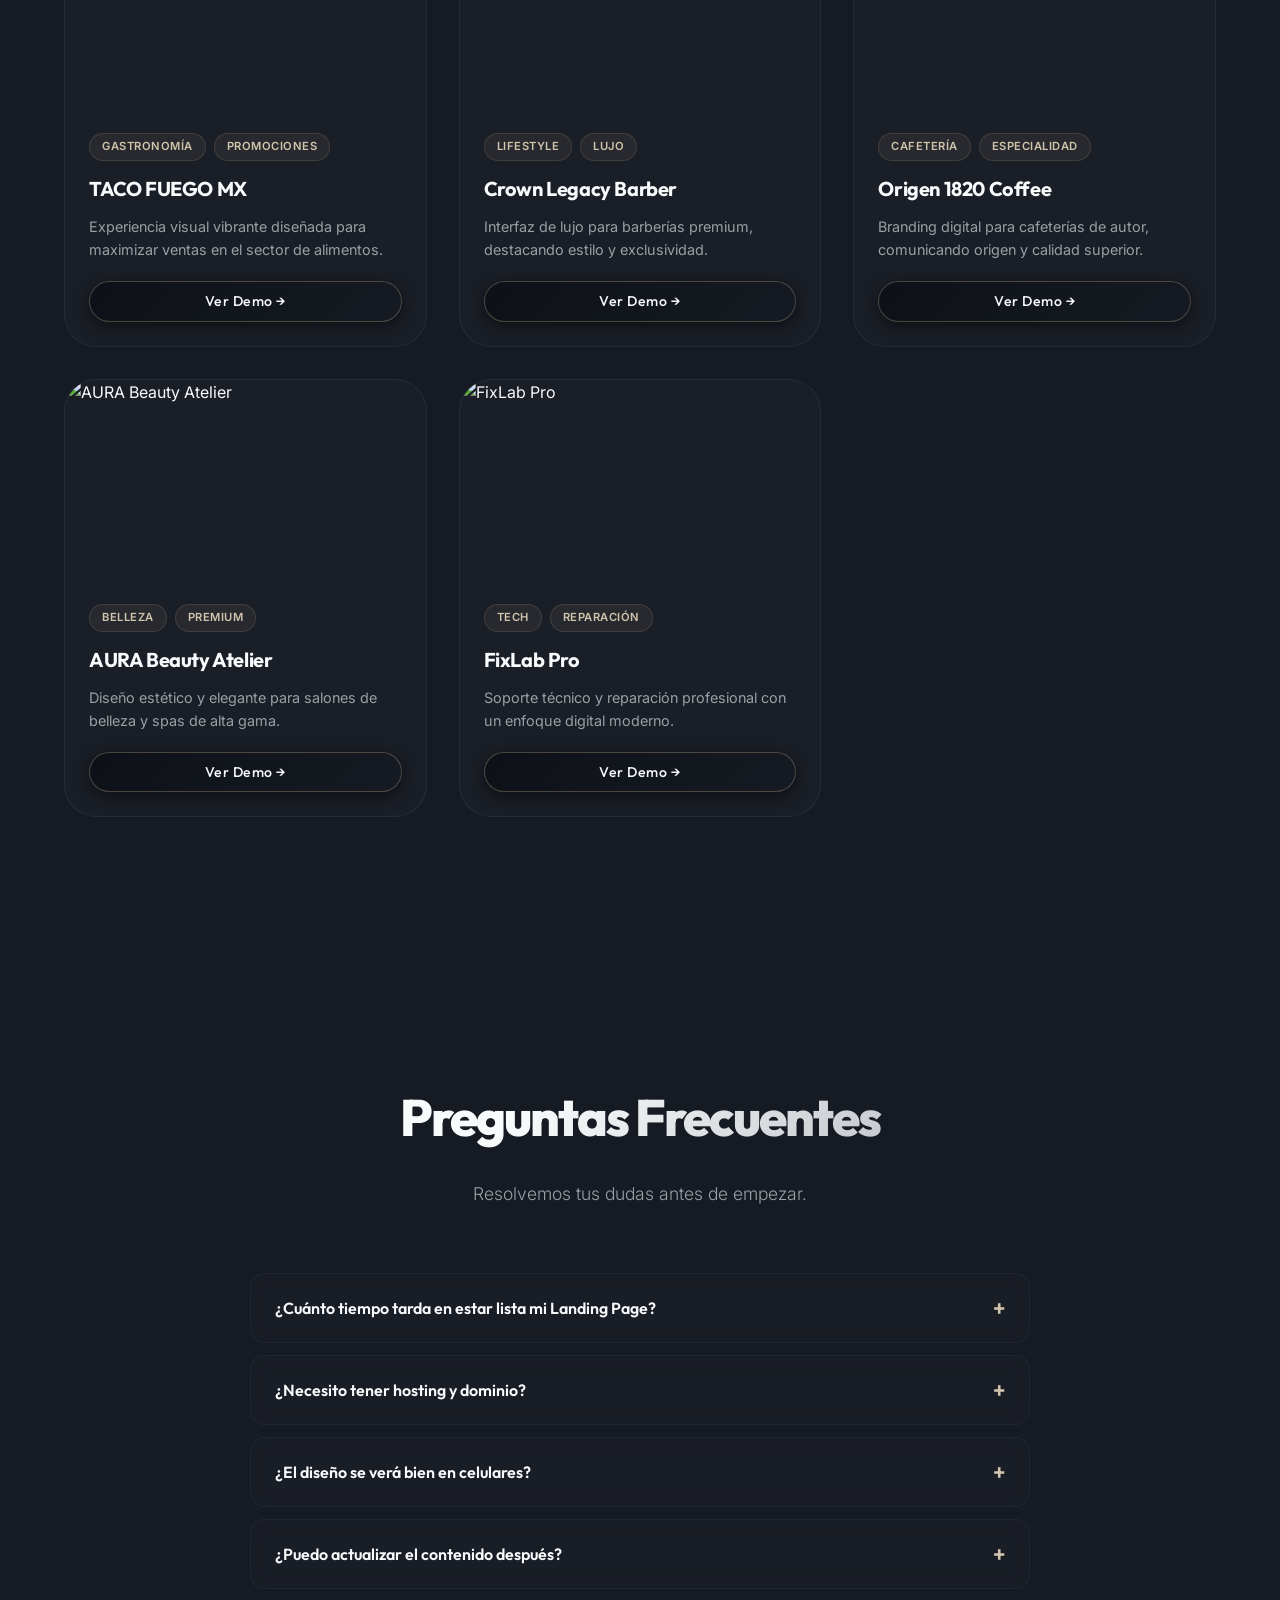
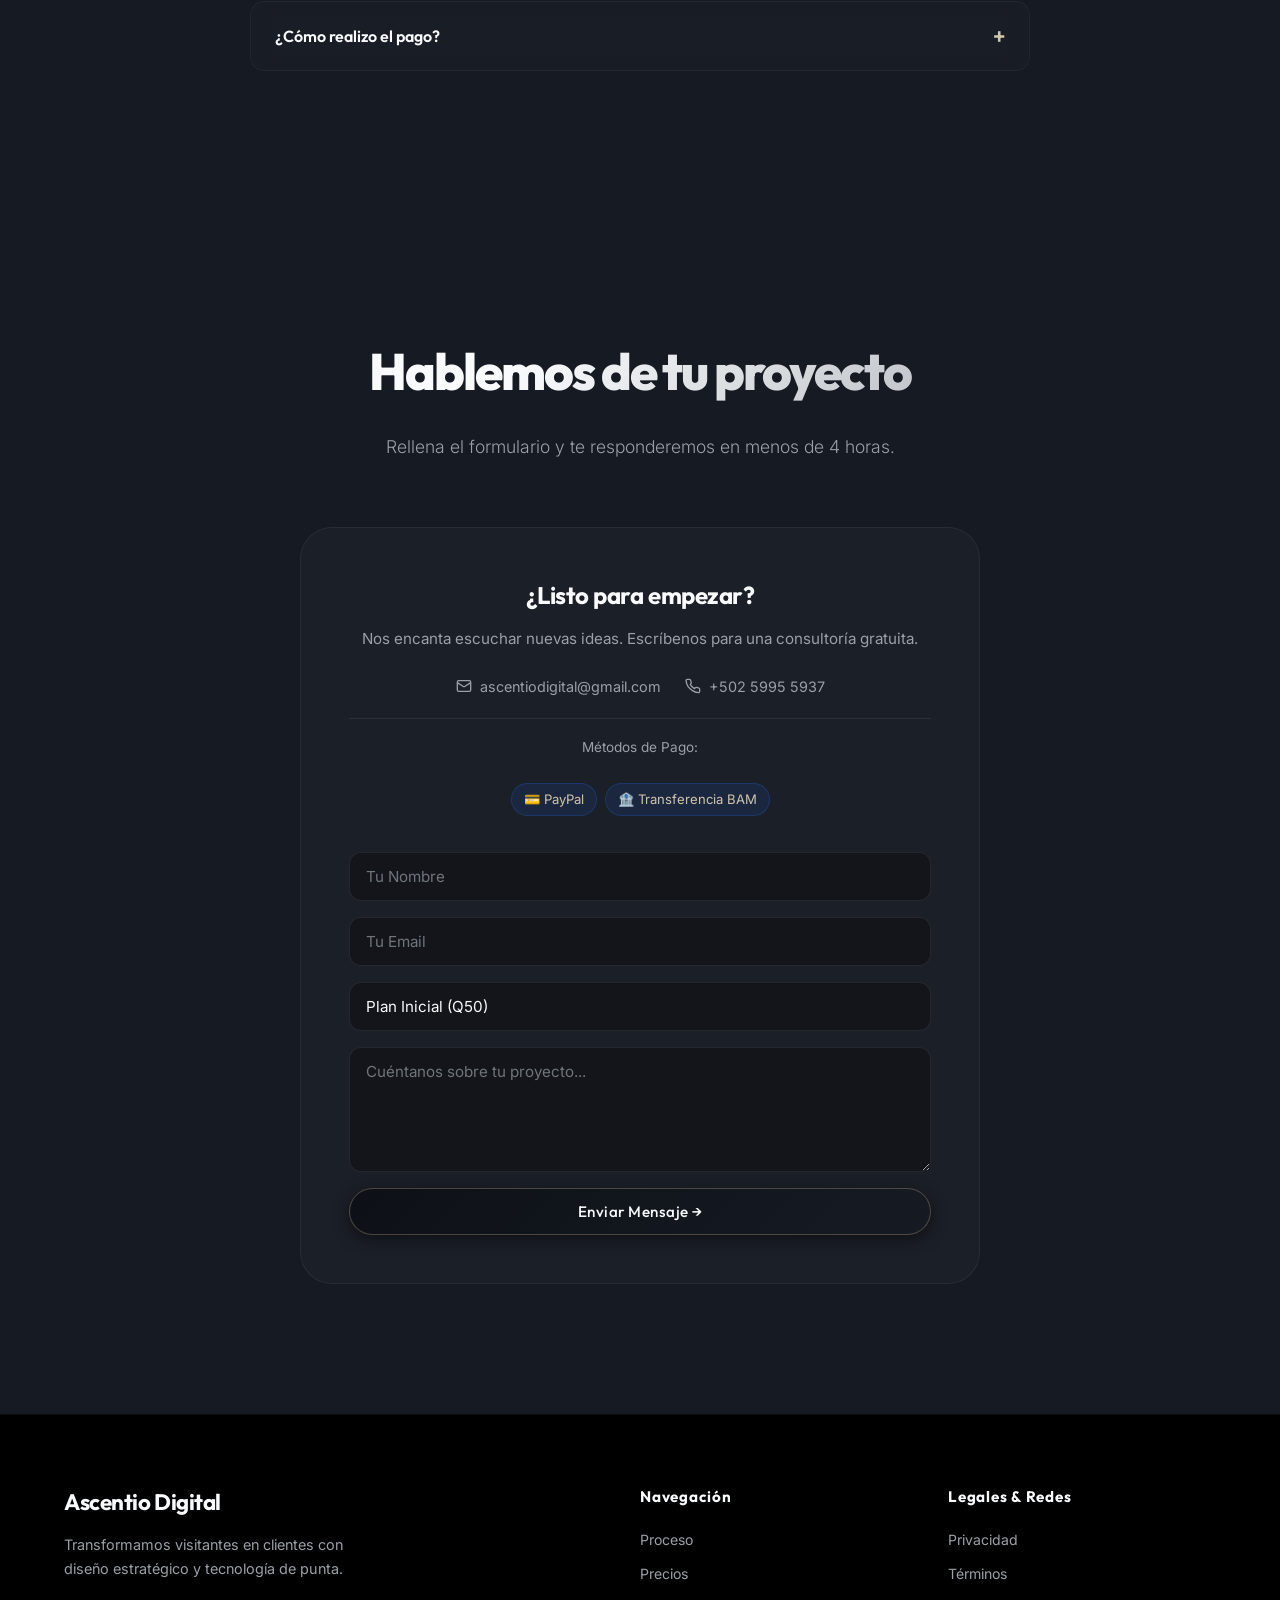
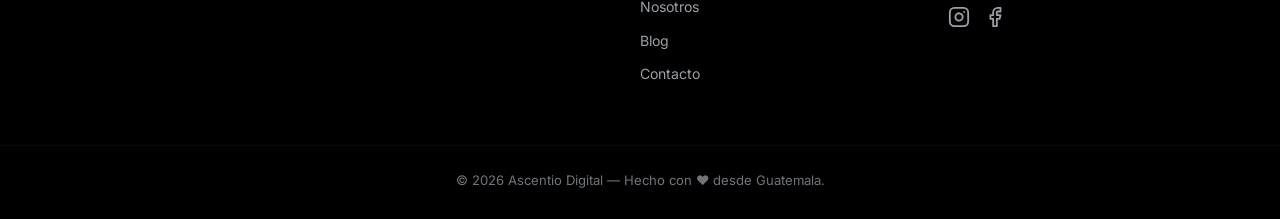
==== commit fa55f9fc: "Add files via upload" ====
--- a/index.html
+++ b/index.html
@@ -562,15 +562,15 @@
                         </div>
                     </div>
                 </div>
-                <form class="contact-form" action="O" method="POST">
-                    <input type="hidden" name="access_key" value="7A462C">
+                <form class="contact-form" action="https://codefreeform.com/api/contact-api/" method="POST">
+                    <input type="hidden" name="access_key" value="06FFA4">
                     <input type="text" name="_gotcha" style="display:none" autocomplete="off">
                     <input type="text" name="name" placeholder="Tu Nombre" required aria-label="Nombre">
                     <input type="email" name="email" placeholder="Tu Email" required aria-label="Email">
                     <select name="plan" aria-label="Seleccionar Plan">
                         <option value="Plan Inicial (Q50)">Plan Inicial (Q50)</option>
-                        <option value="Plan Profesional (Q150)">Plan Profesional (Q300)</option>
-                        <option value="Plan Premium (Q300)">Plan Premium (Q500)</option>
+                        <option value="Plan Profesional (Q300)">Plan Profesional (Q300)</option>
+                        <option value="Plan Premium (Q500)">Plan Premium (Q500)</option>
                         <option value="Otro">Otro</option>
                     </select>
                     <textarea name="message" rows="5" placeholder="Cuéntanos sobre tu proyecto..." required
